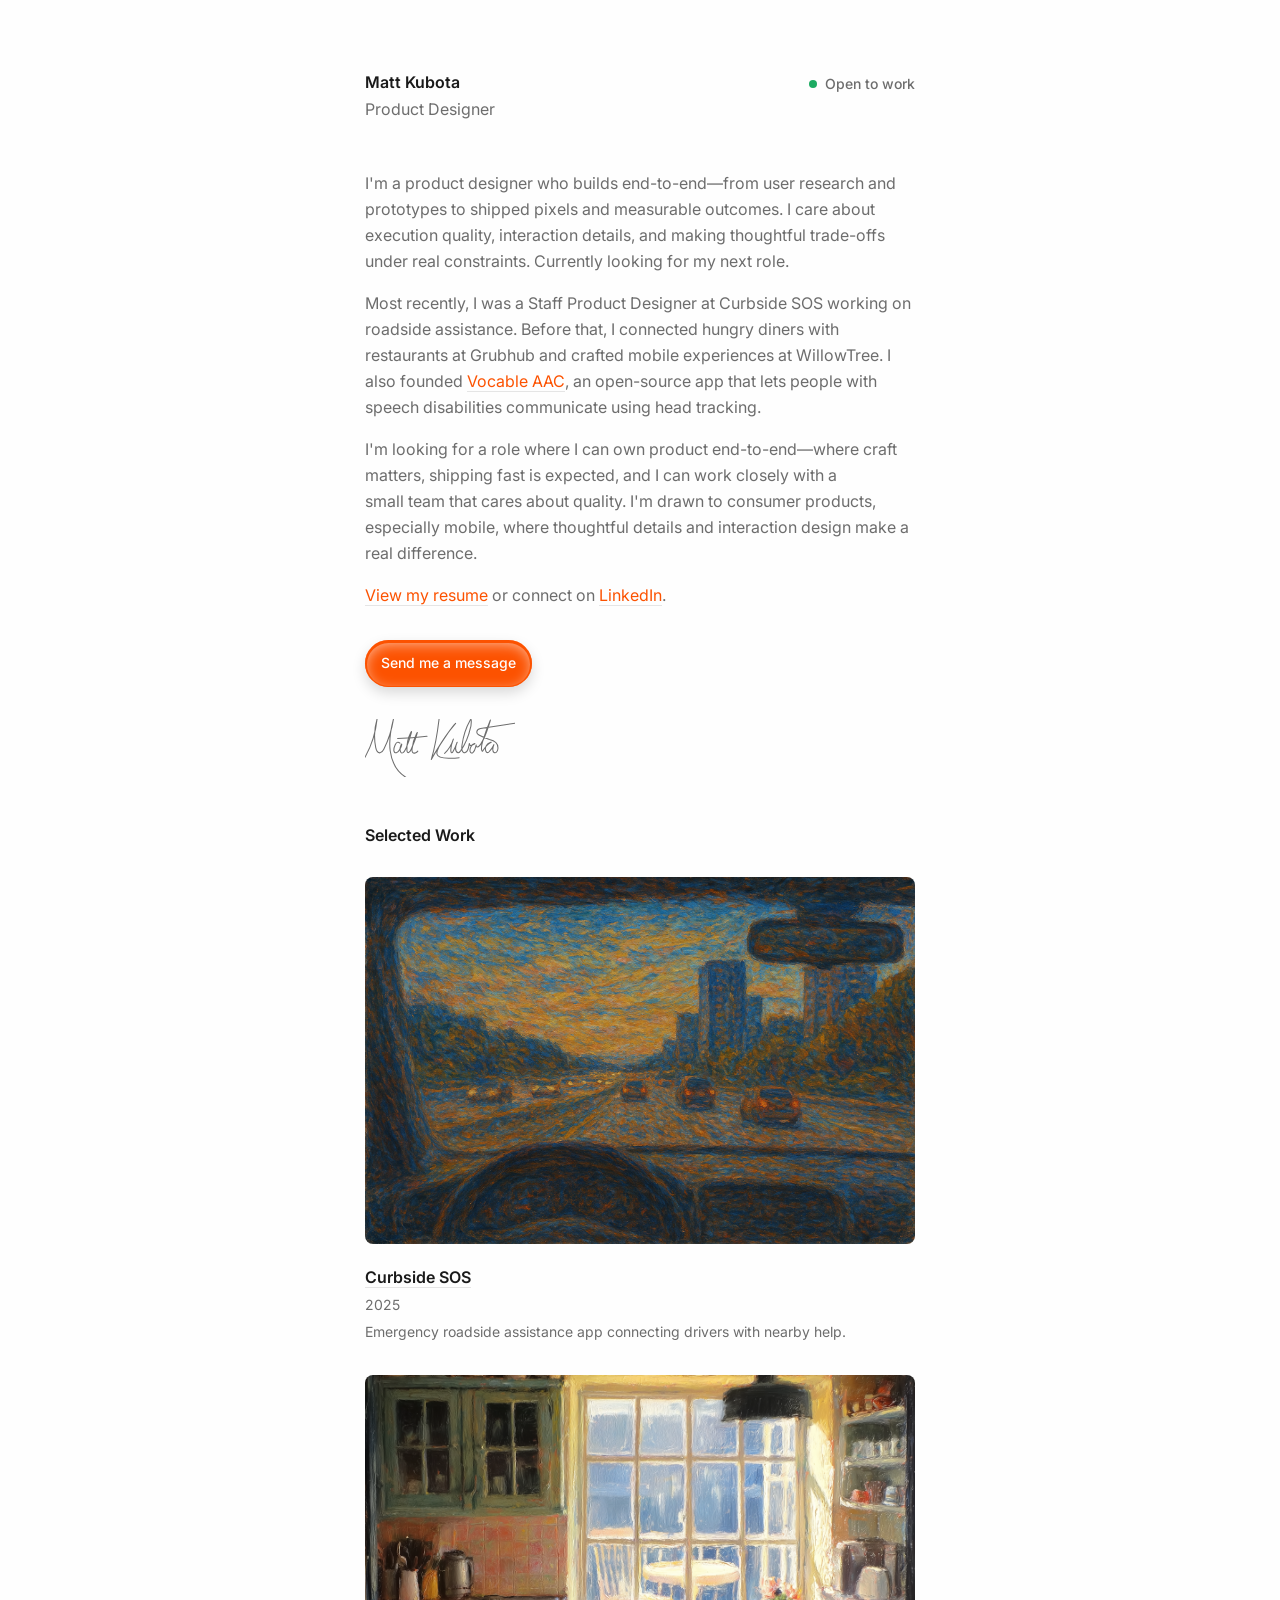
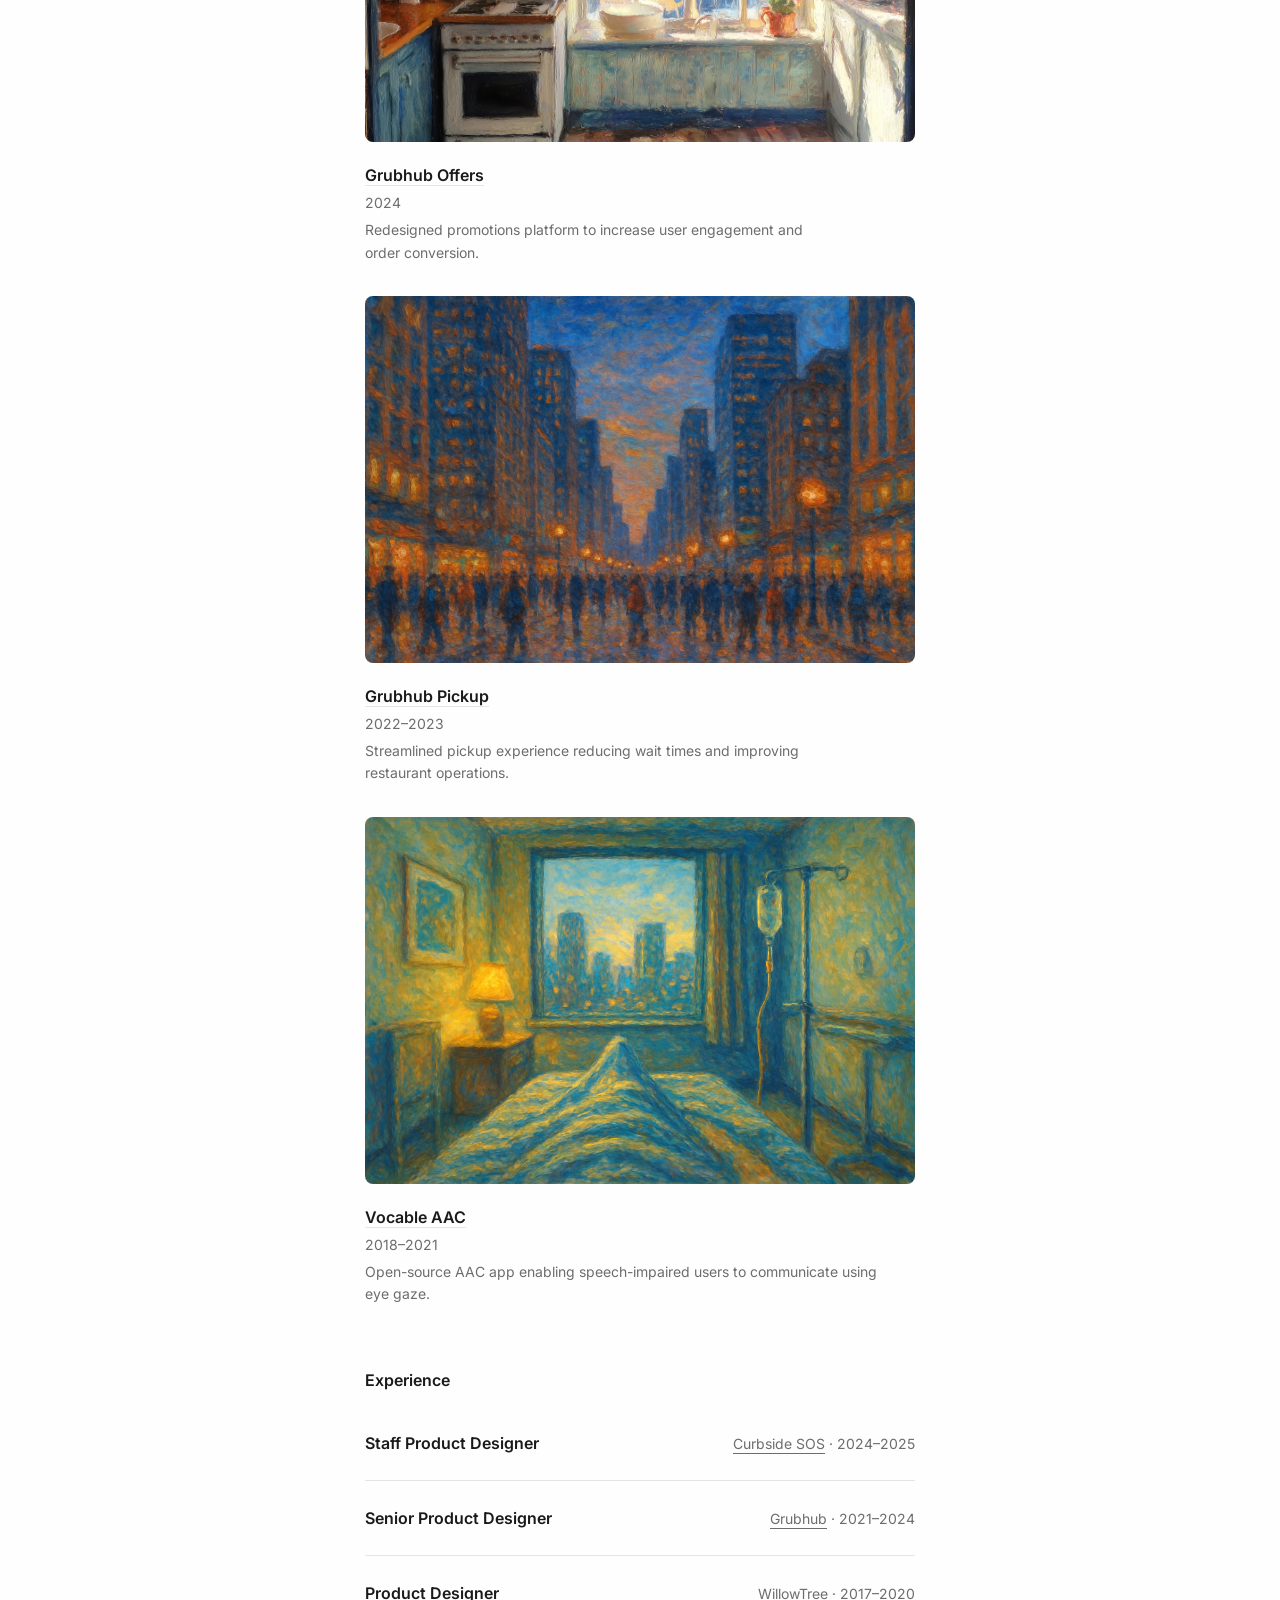
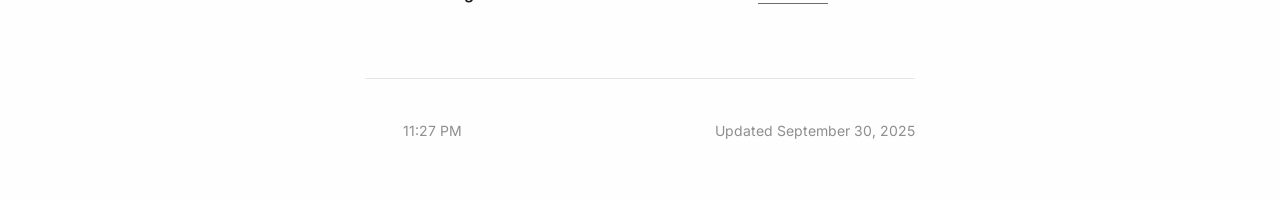
==== index.html @ 534bd67f "Revise personal introduction and project display in index.html; enhance CSS styles in main.css - Upd" ====
<!DOCTYPE html>
<!-- 
 __                              __              
/\ \                            /\ \             
\ \ \___     ___   __  __  __   \_\ \  __  __    
 \ \  _ `\  / __`\/\ \/\ \/\ \  /'_` \/\ \/\ \   
  \ \ \ \ \/\ \L\ \ \ \_/ \_/ \/\ \L\ \ \ \_\ \  
   \ \_\ \_\ \____/\ \___x___/'\ \___,_\/`____ \ 
    \/_/\/_/\/___/  \/__//__/   \/__,_ /`/___/> \
                                           /\___/
                                           \/__/ 
-->
<html lang="en">
  <head>
    <meta charset="utf-8" />
    <meta name="viewport" content="width=device-width, initial-scale=1" />
    <title>Matt Kubota</title>
    <meta name="description" content="Matt Kubota - Senior Product Designer" />
    <link rel="preconnect" href="https://fonts.googleapis.com" />
    <link rel="preconnect" href="https://fonts.gstatic.com" crossorigin />
    <link
      href="https://fonts.googleapis.com/css2?family=Inter:wght@500&family=Newsreader:ital,wght@0,400;1,600&display=swap"
      rel="stylesheet"
    />
    <link
      rel="icon"
      type="image/png"
      sizes="32x32"
      href="assets/images/favicon-32x32.png"
    />
    <link
      rel="icon"
      type="image/png"
      sizes="192x192"
      href="assets/images/favicon-192x192.png"
    />
    <link rel="apple-touch-icon" href="assets/images/favicon-192x192.png" />
    <link rel="stylesheet" href="main.css" />
  </head>

  <body class="homepage">
    <header class="header section-enter">
      <div class="header-content">
        <div class="name-status">
          <h1 class="name">Matt Kubota</h1>
          <div class="subhead">Product Designer</div>
        </div>
        <div class="status">Open to work</div>
      </div>
    </header>

    <main>
      <section class="bio section-enter">
        <p>
          I'm a product designer who builds end-to-end—from user research and
          prototypes to shipped pixels and measurable outcomes. I care about
          execution quality, interaction details, and making thoughtful
          trade-offs under real constraints. Currently looking for my next role.
        </p>
        <p>
          Most recently, I was a Staff Product Designer at Curbside SOS working
          on roadside assistance. Before that, I connected hungry diners with
          restaurants at Grubhub and crafted mobile experiences at WillowTree. I
          also founded
          <a
            href="https://www.vocable.app/"
            target="_blank"
            rel="noopener noreferrer"
            >Vocable AAC</a
          >, an open-source app that lets people with speech disabilities
          communicate using head tracking.
        </p>
        <p>
          I'm looking for a role where I can own product end-to-end—where craft
          matters, shipping fast is expected, and I can work closely with a
          small team that cares about quality. I'm drawn to consumer products,
          especially mobile, where thoughtful details and interaction design
          make a real difference.
        </p>
        <p>
          <a
            href="assets/files/resume.pdf"
            target="_blank"
            rel="noopener noreferrer"
            >View my resume</a
          >
          or connect on
          <a
            href="https://linkedin.com/in/mattkubota"
            target="_blank"
            rel="noopener noreferrer"
            >LinkedIn</a
          >.
        </p>
        <a href="mailto:matthewkubota@gmail.com" class="button"
          >Send me a message</a
        >
        <div class="signature-container">
          <svg
            class="signature"
            viewBox="0 0 144.66 56.4"
            xmlns="http://www.w3.org/2000/svg"
            aria-hidden="true"
          >
            <path
              class="signature-path"
              d="M76.8,33.13c3.53-3.2,6.68-8.2,8.48-13.67.02-.09-.02-.05-.09.1-.05.11-.13.28-.22.47-1.33,3.42-2.81,7.74-2.04,11.64.34,1.16,1.21,1.02,1.74.12,1.68-2.85,3.12-6.16,4.26-9.45-1.16,2.79-2.89,8.67.77,10.3,1.18.14,2.07-1.28,2.7-2.14,4.28-6.2,7.57-14.04,9.42-22.39.38-.75,1.39-9.62-.17-7.41-4.02,7.09-6.98,15.97-8.16,24.87-.18,1.69-.24,3.69.34,5.22,1.32,3.35,4.54,1.1,5.41-1.4.78-1.72.95-3.79,1.38-5.68.05-.07.1-.01.16.16.17.53.25,1.62.77,1.75,1.27.13,2.8-.86,3.96-1.48.2-.12.84-.57.2-.5-2.78.39-5.19,5.21-4.27,7.94.31,1.21,1.65,1.71,2.64.88,2.2-1.75,2.29-4.9,3.18-7.37.08-.23.03-.04-.01.4-.09.7.07,1.39.76,1.56,4.75.41,11.43-20.77,12.85-25.49.19-.68.18-.78-.11-.09-2.71,6.55-5.18,13.37-7.34,20.37-.64,2.11-1.22,4.52-1.08,6.71.06.66.34,3.02,1.21,2.32,2.12-3.41,4.72-6.56,7.69-8.08.35-.2,1-.53.06-.26-1.79.48-3.53,1.55-4.39,3.26-1.7,3.1-.17,9.37,3.27,5.29,1.61-1.78,3.02-4.01,4.17-6.33-.79,1.97-1.98,6.06.17,7.64,2.07.97,3.53-1.97,3.67-3.71.47-5.4-3.36-7.9-8.09-8.92-3.47-1.09-6.92-2.56-10.2-4.35-1.22-.59-2.24-1.67-2.04-3.15.22-1.81,1.95-2.87,3.59-3.15,11.03-1.69,22.16-3.35,33.23-5.02"
            />
            <path
              class="signature-path"
              d="M71.45,0s-2.77,23.35-7.5,38.99c7.5-13.79,20.77-32.71,23.42-34.77-3.27,3.77-19.15,23.35-18,29.52,1.15,6.17,21.46,3.7,21.46,3.7"
            />
            <path
              class="signature-path"
              d="M31.45,18.73c9.49-.12,18.97-.79,28.38-2"
            />
            <path
              class="signature-path"
              d="M33.71,23.25c-2.1-1.91-3.55-.62-4.67,1.88-.76,1.63-1.34,3.42-1.25,5.18.52,4.06,4.26,1.9,5.45-.57.78-1.26,2.31-4.48,2.17-5.53-.8.22-1.75,3.8-1.6,5.01-.04,1.9.9,4.48,2.9,3.26,1.35-.97,2.11-2.7,2.83-4.18,2.09-4.75,3.82-9.79,5.12-14.81.36-1.29.41-2.2-.5-.4-2.74,5.36-4.04,11.39-3.71,17.29.3,4.24,3.32.87,4.1-1.2,2.35-5.22,4.65-10.68,5.95-16.21-.2-.05-.52.73-.71,1.02-2.45,4.76-4.02,10.02-4.48,15.25-.06.95-.06,1.98.49,2.77,1.27,1.82,4.04.58,5.13-1.01"
            />
            <path
              class="signature-path"
              d="M0,36.87C6.36,25.56,10.35,12.92,11.63,0c-2.71,8.93-3.15,18.53-1.28,27.66.48,2.34,1.81,5.18,4.19,5,1.72-.13,2.82-1.85,3.59-3.39C22.67,20.21,25.81,10.45,27.38.43c-2.63,9.92-4.49,20.27-3.06,30.43,1.43,10.16,6.57,20.21,15.34,25.54"
            />
          </svg>
        </div>
      </section>

      <section class="selected-work section-enter">
        <h2>Selected Work</h2>
        <div class="project-list">
          <a href="projects/curbside-sos.html" class="project-row">
            <div class="project-media">
              <img
                src="assets/curbside-sos.png"
                alt="Curbside SOS project preview"
                loading="lazy"
              />
            </div>
            <span class="row-title">Curbside SOS</span>
            <span class="row-meta">2025</span>
            <span class="project-description"
              >Emergency roadside assistance app connecting drivers with nearby
              help.</span
            >
          </a>
          <a href="projects/grubhub-offers.html" class="project-row">
            <div class="project-media">
              <img
                src="assets/grubhub-offers.png"
                alt="Grubhub Offers project preview"
                loading="lazy"
              />
            </div>
            <span class="row-title">Grubhub Offers</span>
            <span class="row-meta">2024</span>
            <span class="project-description"
              >Redesigned promotions platform to increase user engagement and
              order conversion.</span
            >
          </a>
          <a href="projects/grubhub-pickup.html" class="project-row">
            <div class="project-media">
              <img
                src="assets/grubhub-pickup.png"
                alt="Grubhub Pickup project preview"
                loading="lazy"
              />
            </div>
            <span class="row-title">Grubhub Pickup</span>
            <span class="row-meta">2022–2023</span>
            <span class="project-description"
              >Streamlined pickup experience reducing wait times and improving
              restaurant operations.</span
            >
          </a>
          <a href="projects/vocable-aac.html" class="project-row">
            <div class="project-media">
              <img
                src="assets/vocable-aac.png"
                alt="Vocable AAC project preview"
                loading="lazy"
              />
            </div>
            <span class="row-title">Vocable AAC</span>
            <span class="row-meta">2018–2021</span>
            <span class="project-description"
              >Open-source AAC app enabling speech-impaired users to communicate
              using eye gaze.</span
            >
          </a>
        </div>
      </section>

      <section class="experience section-enter" id="experience">
        <h2>Experience</h2>
        <div class="project-list">
          <div class="project-row">
            <span class="row-title">Staff Product Designer</span>
            <span class="row-meta"
              ><a
                href="https://curbsidesos.com"
                target="_blank"
                rel="noopener noreferrer"
                class="company-link"
                >Curbside SOS</a
              >
              · 2024–2025</span
            >
          </div>
          <div class="project-row">
            <span class="row-title">Senior Product Designer</span>
            <span class="row-meta"
              ><a
                href="https://grubhub.com"
                target="_blank"
                rel="noopener noreferrer"
                class="company-link"
                >Grubhub</a
              >
              · 2021–2024</span
            >
          </div>
          <div class="project-row">
            <span class="row-title">Product Designer</span>
            <span class="row-meta"
              ><a
                href="https://willowtreeapps.com"
                target="_blank"
                rel="noopener noreferrer"
                class="company-link"
                >WillowTree</a
              >
              · 2017–2020</span
            >
          </div>
        </div>
      </section>
    </main>

    <footer class="footer section-enter">
      <div class="footer-content">
        <div class="widgets">
          <span class="weather-icon">🌤️</span>
          <span class="combined-widget"
            >12:00 PM and listening to Loading...</span
          >
        </div>
        <div class="last-updated">Updated September 30, 2025</div>
      </div>
    </footer>

    <!-- Widgets -->
    <script>
      document.addEventListener("DOMContentLoaded", function () {
        // Global variable to store current Spotify data
        let currentSpotifyData = null;

        // Scramble text effect
        function scrambleText(element, finalText, callback) {
          const characters =
            "ABCDEFGHIJKLMNOPQRSTUVWXYZabcdefghijklmnopqrstuvwxyz0123456789!@#$%^&*()_+-=[]{}|;:,.<>?";
          const scrambleSpeed = 50; // milliseconds
          let iteration = 0;

          // Create spans for each character
          element.innerHTML = finalText
            .split("")
            .map((char) => `<span>${char}</span>`)
            .join("");

          const spans = element.querySelectorAll("span");

          const interval = setInterval(() => {
            spans.forEach((span, i) => {
              if (finalText[i] === " ") {
                span.textContent = " ";
                span.style.color = "";
              } else if (iteration > i) {
                // Character is resolved - normal color
                span.textContent = finalText[i];
                span.style.color = "";
              } else {
                // Character is scrambled - accent color
                span.textContent =
                  characters[Math.floor(Math.random() * characters.length)];
                span.style.color = "var(--color-accent)";
              }
            });

            iteration++;

            if (iteration > finalText.length + 2) {
              clearInterval(interval);
              element.textContent = finalText;
              if (callback) callback();
            }
          }, scrambleSpeed);
        }

        // Staggered section animations
        const sections = document.querySelectorAll(".section-enter");
        sections.forEach((section, index) => {
          setTimeout(() => {
            section.classList.add("animate");
          }, index * 200); // 200ms stagger between sections
        });

        // Helper function for widget loading
        async function loadWidget(apiPath, onSuccess, elementSelector = null) {
          try {
            const response = await fetch(apiPath);
            if (response.ok) {
              const data = await response.json();
              await onSuccess(data);

              // Fade in the widget if selector provided
              if (elementSelector) {
                const element = document.querySelector(elementSelector);
                if (element) {
                  element.classList.add("loaded");
                }
              }
            }
          } catch (error) {
            console.log(`${apiPath} data unavailable`);
          }
        }

        // Helper function to get current NYC time
        function getCurrentNYCTime() {
          return new Date().toLocaleTimeString("en-US", {
            timeZone: "America/New_York",
            hour: "numeric",
            minute: "2-digit",
            hour12: true,
          });
        }

        // Weather widget
        async function loadWeather() {
          await loadWidget(
            "/api/weather",
            (weather) => {
              const weatherIcon = document.querySelector(".weather-icon");
              if (weatherIcon && weather.icon) {
                weatherIcon.textContent = weather.icon;
                weatherIcon.title = `${weather.description} in ${weather.city}`;
              }
            },
            ".weather-icon"
          );
        }

        // Local time widget
        function updateLocalTime() {
          const currentTime = getCurrentNYCTime();
          // Update the combined widget with preserved Spotify data
          updateCombinedWidget(currentTime, currentSpotifyData);
        }

        // Combined widget update function
        function updateCombinedWidget(time, spotifyData = null) {
          const combinedWidget = document.querySelector(".combined-widget");
          if (combinedWidget) {
            // Reset classes
            combinedWidget.className = "combined-widget";

            if (spotifyData && spotifyData.artist) {
              if (spotifyData.isCurrentlyPlaying) {
                const fullText =
                  time + " and listening to " + spotifyData.artist;
                const fullLink = `<a href="https://open.spotify.com/user/mattkubota" target="_blank" rel="noopener noreferrer">listening to ${spotifyData.artist}</a>`;
                combinedWidget.innerHTML = time + " and " + fullLink;

                // Add classes based on text length
                combinedWidget.classList.add("currently-playing");
                if (fullText.length <= 65) {
                  combinedWidget.classList.add("short-text");
                }
              } else {
                const fullLink = `<a href="https://open.spotify.com/user/mattkubota" target="_blank" rel="noopener noreferrer">last heard ${spotifyData.artist}</a>`;
                combinedWidget.innerHTML = time + " and " + fullLink;
              }
            } else {
              // Just show time when no Spotify data
              combinedWidget.textContent = time;
            }
          }
        }

        // Spotify widget
        async function loadSpotify() {
          const updateWidget = (spotifyData) => {
            currentSpotifyData = spotifyData;
            const currentTime = getCurrentNYCTime();
            updateCombinedWidget(currentTime, currentSpotifyData);
          };

          try {
            const response = await fetch("/api/spotify");
            if (response.ok) {
              const spotify = await response.json();
              updateWidget(spotify);
            } else {
              updateWidget(null);
            }
          } catch (error) {
            console.log("Spotify data unavailable");
            updateWidget(null);
          }

          // Always show the widgets container
          const widgets = document.querySelector(".widgets");
          if (widgets) {
            widgets.classList.add("loaded");
          }
        }

        // Add scramble effect to name
        const nameElement = document.querySelector(".name");
        if (nameElement) {
          const originalText = nameElement.textContent;

          function handleScramble() {
            // Remove listener to prevent retriggering during DOM changes
            nameElement.removeEventListener("mouseenter", handleScramble);

            scrambleText(nameElement, originalText, () => {
              // Re-add listener after animation completes
              setTimeout(() => {
                nameElement.addEventListener("mouseenter", handleScramble);
              }, 100);
            });
          }

          nameElement.addEventListener("mouseenter", handleScramble);
        }

        // Project hover parallax effect
        const selectedWork = document.querySelector(".selected-work");
        if (selectedWork) {
          const projectRows = selectedWork.querySelectorAll(".project-row");

          // Helper function to calculate parallax offset
          function calculateParallaxOffset(mouseX, mouseY, rect, intensity) {
            const normalizedX = mouseX / rect.width - 0.5;
            const normalizedY = mouseY / rect.height - 0.5;
            return {
              x: normalizedX * intensity,
              y: normalizedY * intensity,
            };
          }

          projectRows.forEach((row) => {
            row.addEventListener("mousemove", function (e) {
              const rowRect = row.getBoundingClientRect();
              const mouseX = e.clientX - rowRect.left;
              const mouseY = e.clientY - rowRect.top;

              // Calculate different parallax offsets for background and content
              const contentOffset = calculateParallaxOffset(
                mouseX,
                mouseY,
                rowRect,
                4
              );
              const bgOffset = calculateParallaxOffset(
                mouseX,
                mouseY,
                rowRect,
                12
              );

              // Apply content transform
              row.style.transform = `translate(${contentOffset.x}px, ${contentOffset.y}px)`;

              // Apply background transform via CSS variables
              row.style.setProperty("--bg-offset-x", `${bgOffset.x}px`);
              row.style.setProperty("--bg-offset-y", `${bgOffset.y}px`);
            });

            row.addEventListener("mouseleave", function () {
              row.style.transform = "translate(0, 0)";
              row.style.setProperty("--bg-offset-x", "0px");
              row.style.setProperty("--bg-offset-y", "0px");
            });
          });
        }

        // Load widgets once and update time every minute
        loadWeather();
        loadSpotify();
        updateLocalTime();
        setInterval(updateLocalTime, 60000); // Update every minute
      });
    </script>

    <!-- Vercel Analytics -->
    <script>
      window.va =
        window.va ||
        function () {
          (window.vaq = window.vaq || []).push(arguments);
        };
    </script>
    <script defer src="/_vercel/insights/script.js"></script>
  </body>
</html>
---- main.css ----
/* ==========================================================================
   MODERN NORMALIZE & RESET
   ========================================================================== */

*,
*::before,
*::after {
  box-sizing: border-box;
  margin: 0;
  padding: 0;
}

html {
  -webkit-text-size-adjust: 100%;
  tab-size: 4;
  font-family: system-ui, sans-serif;
  line-height: 1.5;
  -webkit-font-smoothing: antialiased;
}

body {
  line-height: inherit;
}

/* ==========================================================================
   CSS CUSTOM PROPERTIES
   ========================================================================== */

:root {
  /* Typography Scale */
  --font-size-sm: 0.875rem; /* 14px */
  --font-size-base: 1rem; /* 16px */

  /* Line Heights */
  --line-height-tight: 1.25;
  --line-height-relaxed: 1.625;

  /* Font Families */
  --font-sans: Inter, -apple-system, BlinkMacSystemFont, "Segoe UI", Roboto,
    "Helvetica Neue", Arial, sans-serif;
  --font-serif: Newsreader, "Times New Roman", serif;

  /* Font Weights */
  --font-weight-normal: 500;
  --font-weight-bold: 600;

  /* Spacing Scale */
  --space-xs: 0.25rem; /* 4px */
  --space-sm: 0.5rem; /* 8px */
  --space-md: 0.75rem; /* 12px */
  --space-lg: 1rem; /* 16px */
  --space-xl: 1.5rem; /* 24px */
  --space-2xl: 2rem; /* 32px */
  --space-3xl: 3rem; /* 48px */
  --space-4xl: 4rem; /* 64px */

  /* Colors */
  --color-text: #1a1a1a;
  --color-text-muted: #6d6d6d;
  --color-text-footer: #8e8e8e;
  --color-bg: #fefefe;
  --color-accent: #fc5200;
  --color-success: #1dab62;
  --color-success-transparent: color-mix(
    in srgb,
    var(--color-success) 0%,
    transparent
  );
  --color-spotify: #1db954;
  --color-border: #e5e5e5;
  --color-hover-bg: #f5f5f5;

  /* Transitions */
  --transition-fast: 0.2s;
  --transition-base: 0.75s;
  --transition-slow: 1.5s;
  --transition-pulse: 2s;

  /* Border Radius */
  --radius-xs: 2px;
  --radius-sm: 8px;
  --radius-lg: 24px;
  --radius-full: 9999px;

  /* Layout */
  --content-max-width: 55ch;
  --content-padding: var(--space-xl);

  /* Underline Tokens */
  --underline-thickness: 1px;
  --underline-offset: 0.25em;
  --underline-color: var(--color-border);

  /* Focus/Outline Tokens */
  --outline-width: 2px;
  --outline-offset: 2px;
}

/* ==========================================================================
   BASE STYLES
   ========================================================================== */

body {
  font-family: var(--font-sans);
  font-size: var(--font-size-base);
  line-height: var(--line-height-relaxed);
  color: var(--color-text);
  background-color: var(--color-bg);
  padding: var(--content-padding);
  text-wrap: pretty;
}

/* Typography */
h1,
h2 {
  font-size: var(--font-size-base);
  font-weight: var(--font-weight-bold);
  line-height: var(--line-height-tight);
  margin-bottom: var(--space-lg);
}

p {
  color: var(--color-text-muted);
  margin-bottom: var(--space-lg);
}

/* Links */
a {
  color: var(--color-accent);
  text-decoration: underline;
  text-decoration-color: var(--underline-color);
  text-decoration-thickness: var(--underline-thickness);
  text-underline-offset: var(--underline-offset);
}

a:hover,
a:focus-visible {
  background-color: var(--color-accent);
  color: var(--color-bg);
  text-decoration: none;
}

a:focus-visible {
  outline: var(--outline-width) solid var(--color-accent);
  outline-offset: var(--outline-offset);
  border-radius: var(--radius-xs);
}

/* Button */
.button {
  display: inline-block;
  background-color: var(--color-accent);
  color: var(--color-bg);
  padding: var(--space-md) var(--space-lg);
  border-radius: var(--radius-full);
  text-decoration: none;
  font-size: var(--font-size-sm);
  font-weight: var(--font-weight-normal);
  transition: box-shadow var(--transition-fast) ease,
    transform var(--transition-fast) ease;
  box-shadow: 0 6px 14px 0 rgba(0, 0, 0, 0.15),
    inset 0 1px 0 2px var(--color-accent),
    inset 0 4px 14px 0 rgba(255, 255, 255, 0.6);
  margin-top: var(--space-lg);
}

.button:hover,
.button:focus-visible {
  box-shadow: 0 6px 14px 0 rgba(0, 0, 0, 0.15),
    inset 0 1px 0 2px var(--color-accent),
    inset 0 4px 14px 0 rgba(255, 255, 255, 1);
  transform: scale(1.02);
}

.button:active {
  transform: scale(0.98);
}

.button:focus-visible {
  outline: var(--outline-width) solid var(--color-accent);
  outline-offset: var(--outline-offset);
}

/* ==========================================================================
   LAYOUT COMPONENTS
   ========================================================================== */

/* Shared container styles */
header,
main,
footer,
.back-nav {
  max-width: var(--content-max-width);
  margin: 0 auto;
}

.header {
  margin-bottom: var(--space-3xl);
}

.header-content {
  display: flex;
  justify-content: space-between;
  align-items: baseline;
}

/* Homepage specific spacing */
.homepage .header {
  margin-top: var(--space-3xl);
}

.status {
  display: inline-flex;
  align-items: center;
  font-size: var(--font-size-sm);
  font-weight: var(--font-weight-normal);
  color: var(--color-text-muted);
  /* Non-interactive element - not in tab order */
  -webkit-user-select: none;
  user-select: none;
}

.widgets {
  display: flex;
  align-items: center;
  gap: var(--space-sm);
  font-size: var(--font-size-sm);
  color: var(--color-text-footer);
  /* Non-interactive element - not in tab order */
  -webkit-user-select: none;
  user-select: none;
  opacity: 0;
  transition: opacity var(--transition-fast) ease;
  flex: 1;
  min-width: 0;
  max-width: 100%;
}

.widgets.loaded {
  opacity: 1;
}

.combined-widget {
  color: var(--color-text-footer);
  overflow: hidden;
  text-overflow: ellipsis;
  white-space: nowrap;
  min-width: 0;
  flex: 1;
  padding: var(--space-xs);
  margin: calc(-1 * var(--space-xs));
}

.combined-widget a {
  color: var(--color-text-footer);
  text-decoration: underline;
  text-decoration-thickness: var(--underline-thickness);
  text-underline-offset: var(--underline-offset);
}

.combined-widget a:hover,
.combined-widget a:focus-visible {
  background-color: var(--color-spotify);
  color: var(--color-bg);
  text-decoration: none;
}

.combined-widget a:focus-visible {
  outline: var(--outline-width) solid var(--color-spotify);
  outline-offset: var(--outline-offset);
}

.combined-widget.currently-playing.short-text::after {
  content: "...";
  animation: ellipsis var(--transition-slow) infinite;
}

@keyframes ellipsis {
  0% {
    content: "";
  }
  25% {
    content: ".";
  }
  50% {
    content: "..";
  }
  75% {
    content: "...";
  }
  100% {
    content: "...";
  }
}

.weather-icon {
  font-size: 1.5rem;
  line-height: 1;
  opacity: 0;
  transition: opacity var(--transition-fast) ease;
}

.weather-icon.loaded {
  opacity: 1;
}

.status::before {
  content: "";
  width: 8px;
  height: 8px;
  border-radius: 50%;
  background-color: var(--color-success);
  margin-right: var(--space-sm);
  animation: pulse var(--transition-pulse) ease-in-out infinite;
}

@keyframes pulse {
  0% {
    transform: scale(0.9);
    box-shadow: 0 0 0 0 var(--color-success);
  }
  70% {
    transform: scale(1);
    box-shadow: 0 0 0 6px var(--color-success-transparent);
  }
  100% {
    transform: scale(0.9);
    box-shadow: 0 0 0 0 var(--color-success-transparent);
  }
}

.name {
  margin-bottom: 0;
}

.subhead {
  font-size: var(--font-size-base);
  color: var(--color-text-muted);
  margin-top: var(--space-xs);
}

.footer {
  padding-top: var(--space-2xl);
  padding-bottom: var(--space-xl);
  border-top: 1px solid var(--color-border);
}

.footer-content {
  display: flex;
  justify-content: space-between;
  align-items: center;
  min-width: 0;
  gap: var(--space-lg);
  padding: var(--space-sm) 0;
}

.last-updated {
  font-size: var(--font-size-sm);
  color: var(--color-text-footer);
}

section {
  margin-bottom: var(--space-3xl);
}

.project-list {
  display: flex;
  flex-direction: column;
}

.project-row {
  display: flex;
  flex-direction: column;
  gap: var(--space-xs);
  padding: var(--space-xl) 0;
  text-decoration: none;
  position: relative;
  z-index: 1;
}

.project-row:focus-visible {
  outline: var(--outline-width) solid var(--color-accent);
  outline-offset: var(--outline-offset);
}

.selected-work .project-row {
  margin: 0 calc(-1 * var(--space-lg));
  padding: var(--space-lg);
  transition: transform var(--transition-fast) ease,
    opacity var(--transition-fast) ease;
}

.selected-work .project-list:hover .project-row {
  opacity: 0.8;
}

.selected-work .project-list:hover .project-row:hover {
  opacity: 1;
}

.selected-work .project-row::before {
  content: "";
  position: absolute;
  top: 0;
  left: 0;
  right: 0;
  bottom: 0;
  background-color: var(--color-hover-bg);
  border-radius: var(--radius-lg);
  opacity: 0;
  transition: opacity var(--transition-fast) ease,
    transform var(--transition-fast) ease;
  pointer-events: none;
  z-index: -1;
  transform: translate(var(--bg-offset-x, 0px), var(--bg-offset-y, 0px));
}

.selected-work .project-row:hover::before {
  opacity: 1;
}

.selected-work .project-row:hover,
.selected-work .project-row:focus-visible {
  background-color: transparent;
  color: inherit;
}

.row-meta,
.project-description {
  font-size: var(--font-size-sm);
  color: var(--color-text-muted);
}

.row-title {
  font-weight: var(--font-weight-bold);
  color: var(--color-text);
}

.selected-work .row-title {
  text-decoration: underline;
  text-decoration-color: var(--underline-color);
  text-decoration-thickness: var(--underline-thickness);
  text-underline-offset: var(--underline-offset);
}

.selected-work .project-media {
  width: 100%;
  margin-bottom: var(--space-lg);
  border-radius: var(--radius-sm);
  overflow: hidden;
  aspect-ratio: 3 / 2;
}

.selected-work .project-media img,
.selected-work .project-media video {
  display: block;
  width: 100%;
  height: 100%;
  object-fit: cover;
}

/* Experience section - horizontal layout */
.experience .project-row {
  flex-direction: row;
  justify-content: space-between;
  align-items: baseline;
  gap: var(--space-xs);
  flex-wrap: nowrap;
}

.experience .project-row + .project-row {
  border-top: 1px solid var(--color-border);
}

.experience .row-meta {
  text-align: right;
}

.company-link {
  color: var(--color-text-muted);
  text-decoration: underline;
  text-decoration-thickness: var(--underline-thickness);
  text-underline-offset: var(--underline-offset);
}

/* ==========================================================================
   PROJECT DETAIL PAGES
   ========================================================================== */

.back-nav {
  padding-left: 0;
  padding-right: 0;
  padding-top: var(--content-padding);
  padding-bottom: var(--space-xl);
}

.back-link {
  color: var(--color-text-muted);
  text-decoration: none;
  display: inline-block;
  padding: var(--space-xs);
  margin: calc(-1 * var(--space-xs));
}

.project {
  margin-bottom: var(--space-4xl);
}

.project-header {
  margin-bottom: var(--space-3xl);
}

.project-title {
  font-weight: var(--font-weight-bold);
  margin-bottom: var(--space-sm);
}

.project-meta {
  font-size: var(--font-size-sm);
  display: flex;
  margin-bottom: var(--space-2xl);
}

.project-role {
  color: var(--color-text-muted);
}

.project-role::before {
  content: "·";
  color: var(--color-text-muted);
  margin: 0 0.5em;
}

.project-content {
  display: grid;
  gap: var(--space-4xl);
}

.project-text h2 {
  margin-top: var(--space-3xl);
  margin-bottom: var(--space-lg);
}

.project-text h2:first-child {
  margin-top: 0;
}

.project-text ul {
  margin: var(--space-lg) 0;
  padding-left: var(--space-xl);
}

.project-text li {
  color: var(--color-text-muted);
  margin-bottom: var(--space-sm);
}

.placeholder-image {
  background-color: var(--color-border);
  border: 2px dashed var(--color-text-muted);
  border-radius: var(--radius-sm);
  padding: var(--space-4xl);
  text-align: center;
  color: var(--color-text-muted);
  font-size: var(--font-size-sm);
  aspect-ratio: 16 / 10;
  display: flex;
  align-items: center;
  justify-content: center;
}

/* Real images: include width/height, use WebP, lazy load below fold */

/* ==========================================================================
   RESPONSIVE DESIGN
   ========================================================================== */

@media (max-width: 768px) {
  :root {
    --content-padding: var(--space-lg);
  }

  .footer-content {
    flex-direction: column;
    align-items: flex-start;
    gap: var(--space-sm);
  }

  .experience .project-row {
    flex-direction: column;
    align-items: flex-start;
  }

  .experience .row-meta {
    text-align: left;
  }
}

@media (max-width: 320px) {
  :root {
    --content-padding: var(--space-md);
  }
}

/* ==========================================================================
   404 PAGE
   ========================================================================== */

.error-section {
  text-align: center;
  margin: var(--space-4xl) 0;
}

.ascii-art {
  margin-bottom: var(--space-3xl);
}

.ascii-art pre {
  font-family: monospace;
  font-size: var(--font-size-sm);
  color: var(--color-text-muted);
  line-height: 1.2;
  margin: 0;
  padding: 0;
  height: 6em;
  display: flex;
  align-items: center;
  justify-content: center;
}

.error-message {
  margin-top: var(--space-2xl);
}

.error-message p {
  color: var(--color-text-muted);
  margin: 0;
}

/* ==========================================================================
   UTILITY CLASSES
   ========================================================================== */

.visually-hidden {
  position: absolute !important;
  width: 1px !important;
  height: 1px !important;
  padding: 0 !important;
  margin: -1px !important;
  overflow: hidden !important;
  clip: rect(0, 0, 0, 0) !important;
  white-space: nowrap !important;
  border: 0 !important;
}

.no-wrap {
  white-space: nowrap;
}

/* ==========================================================================
   PAGE LOAD ANIMATIONS
   ========================================================================== */

.section-enter {
  opacity: 0;
  filter: blur(8px);
  transform: translateY(20px);
  transition: opacity var(--transition-base) ease,
    filter var(--transition-base) ease, transform var(--transition-base) ease;
}

.section-enter.animate {
  opacity: 1;
  filter: blur(0);
  transform: translateY(0);
}

/* ==========================================================================
   SIGNATURE
   ========================================================================== */

.signature-container {
  margin-top: var(--space-2xl);
}

.signature {
  width: 150px;
  height: auto;
  display: block;
}

.signature-path {
  fill: none;
  stroke: var(--color-text-muted);
  stroke-width: 1;
  stroke-linecap: round;
  stroke-linejoin: round;
  animation-name: draw-signature;
  animation-timing-function: linear;
  animation-fill-mode: forwards;
}

/* Signature animation timing controls */
/* Adjust animation-duration and animation-delay for each path */

.signature-path:nth-child(5) {
  stroke-dasharray: 171.14;
  stroke-dashoffset: 171.14;
  animation-duration: 0.5s;
  animation-delay: 1.5s;
}

.signature-path:nth-child(4) {
  stroke-dasharray: 128.59;
  stroke-dashoffset: 128.59;
  animation-duration: 0.7s;
  animation-delay: 2.2s;
  animation-timing-function: ease-in;
}

.signature-path:nth-child(3) {
  stroke-dasharray: 28.47;
  stroke-dashoffset: 28.47;
  animation-duration: 0.1s;
  animation-delay: 3.3s;
}

.signature-path:nth-child(2) {
  stroke-dasharray: 139.77;
  stroke-dashoffset: 139.77;
  animation-duration: 0.5s;
  animation-delay: 3.6s;
}

.signature-path:nth-child(1) {
  stroke-dasharray: 345.6;
  stroke-dashoffset: 345.6;
  animation-duration: 1.8s;
  animation-delay: 4.4s;
}

@keyframes draw-signature {
  to {
    stroke-dashoffset: 0;
  }
}

/* ==========================================================================
   ACCESSIBILITY
   ========================================================================== */

@media (prefers-reduced-motion: reduce) {
  * {
    animation-duration: 0.01ms !important;
    animation-iteration-count: 1 !important;
    transition-duration: 0.01ms !important;
  }

  .section-enter {
    opacity: 1;
    filter: none;
    transform: none;
    transition: none;
  }

  .combined-widget.currently-playing.short-text::after {
    animation: none;
    content: "";
  }

  .status::before {
    animation: none;
    opacity: 1;
  }

  .signature-path {
    animation: none;
    stroke-dashoffset: 0;
  }
}
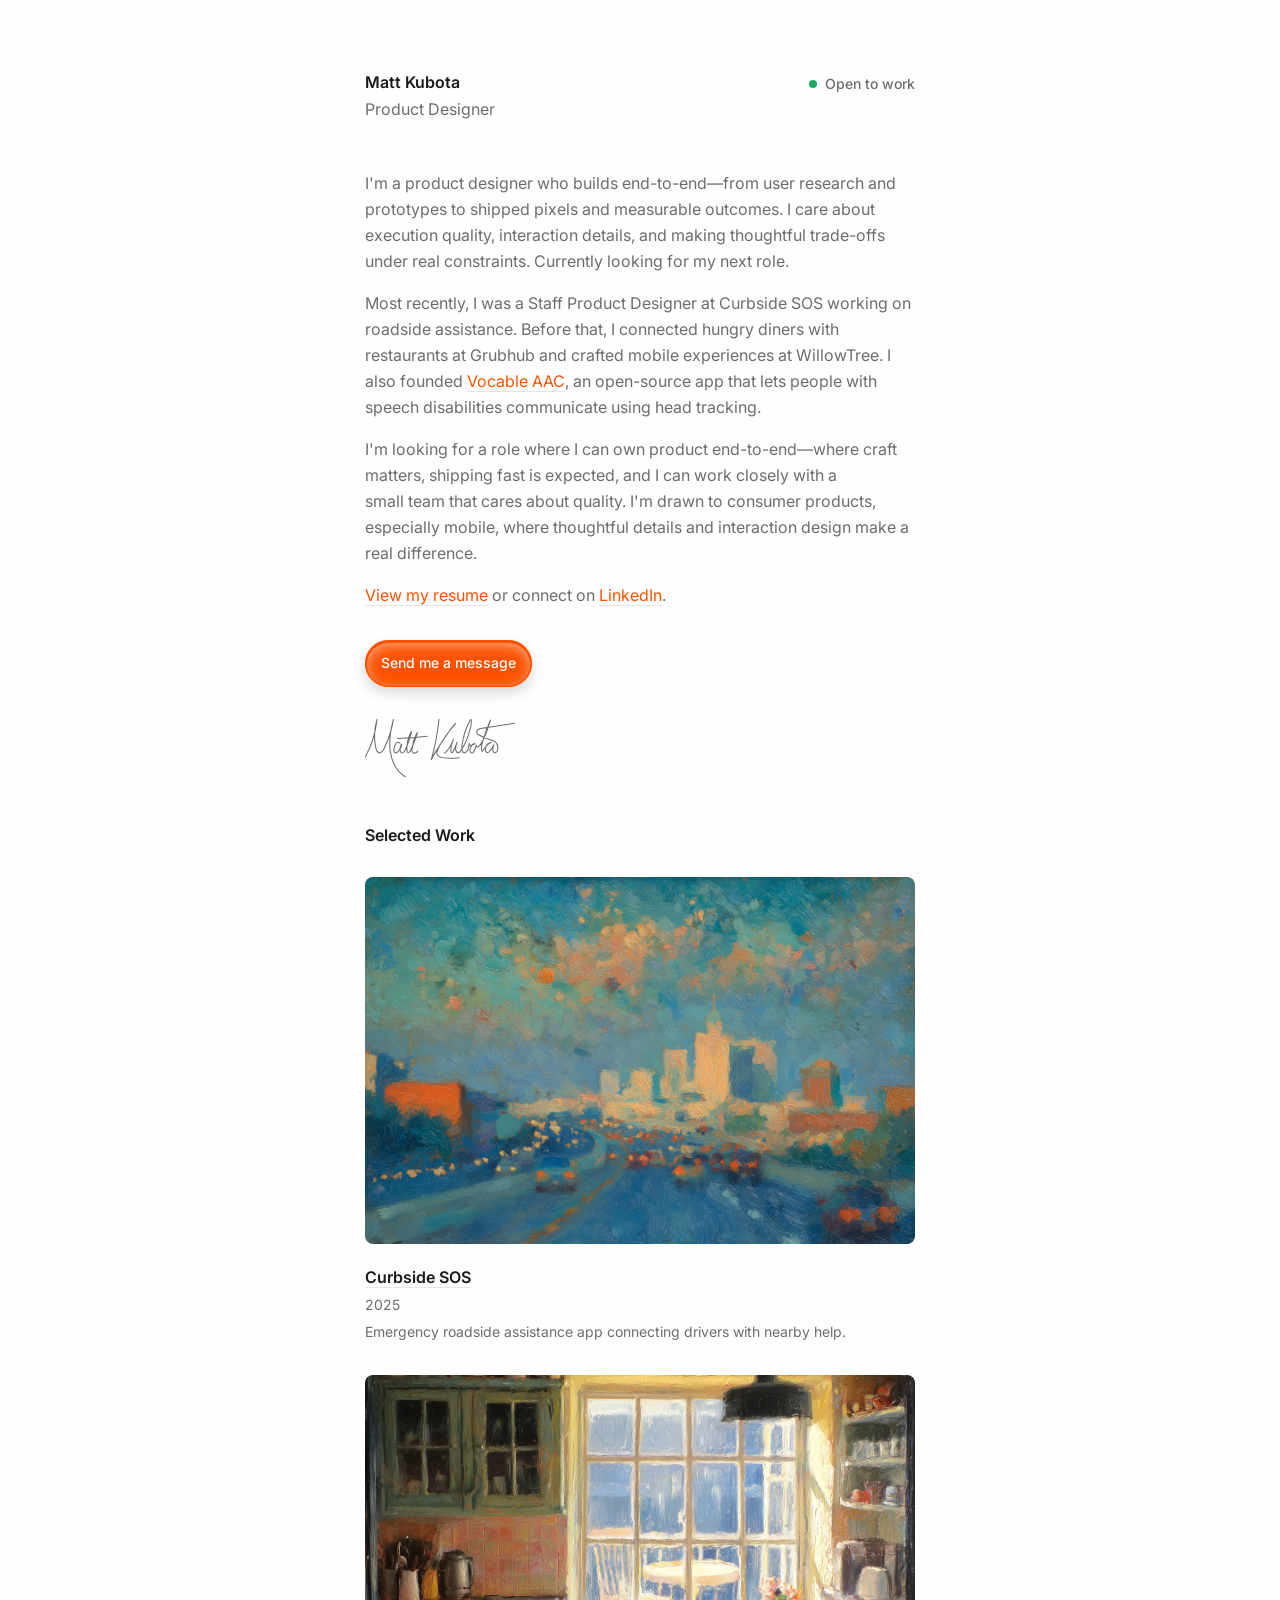
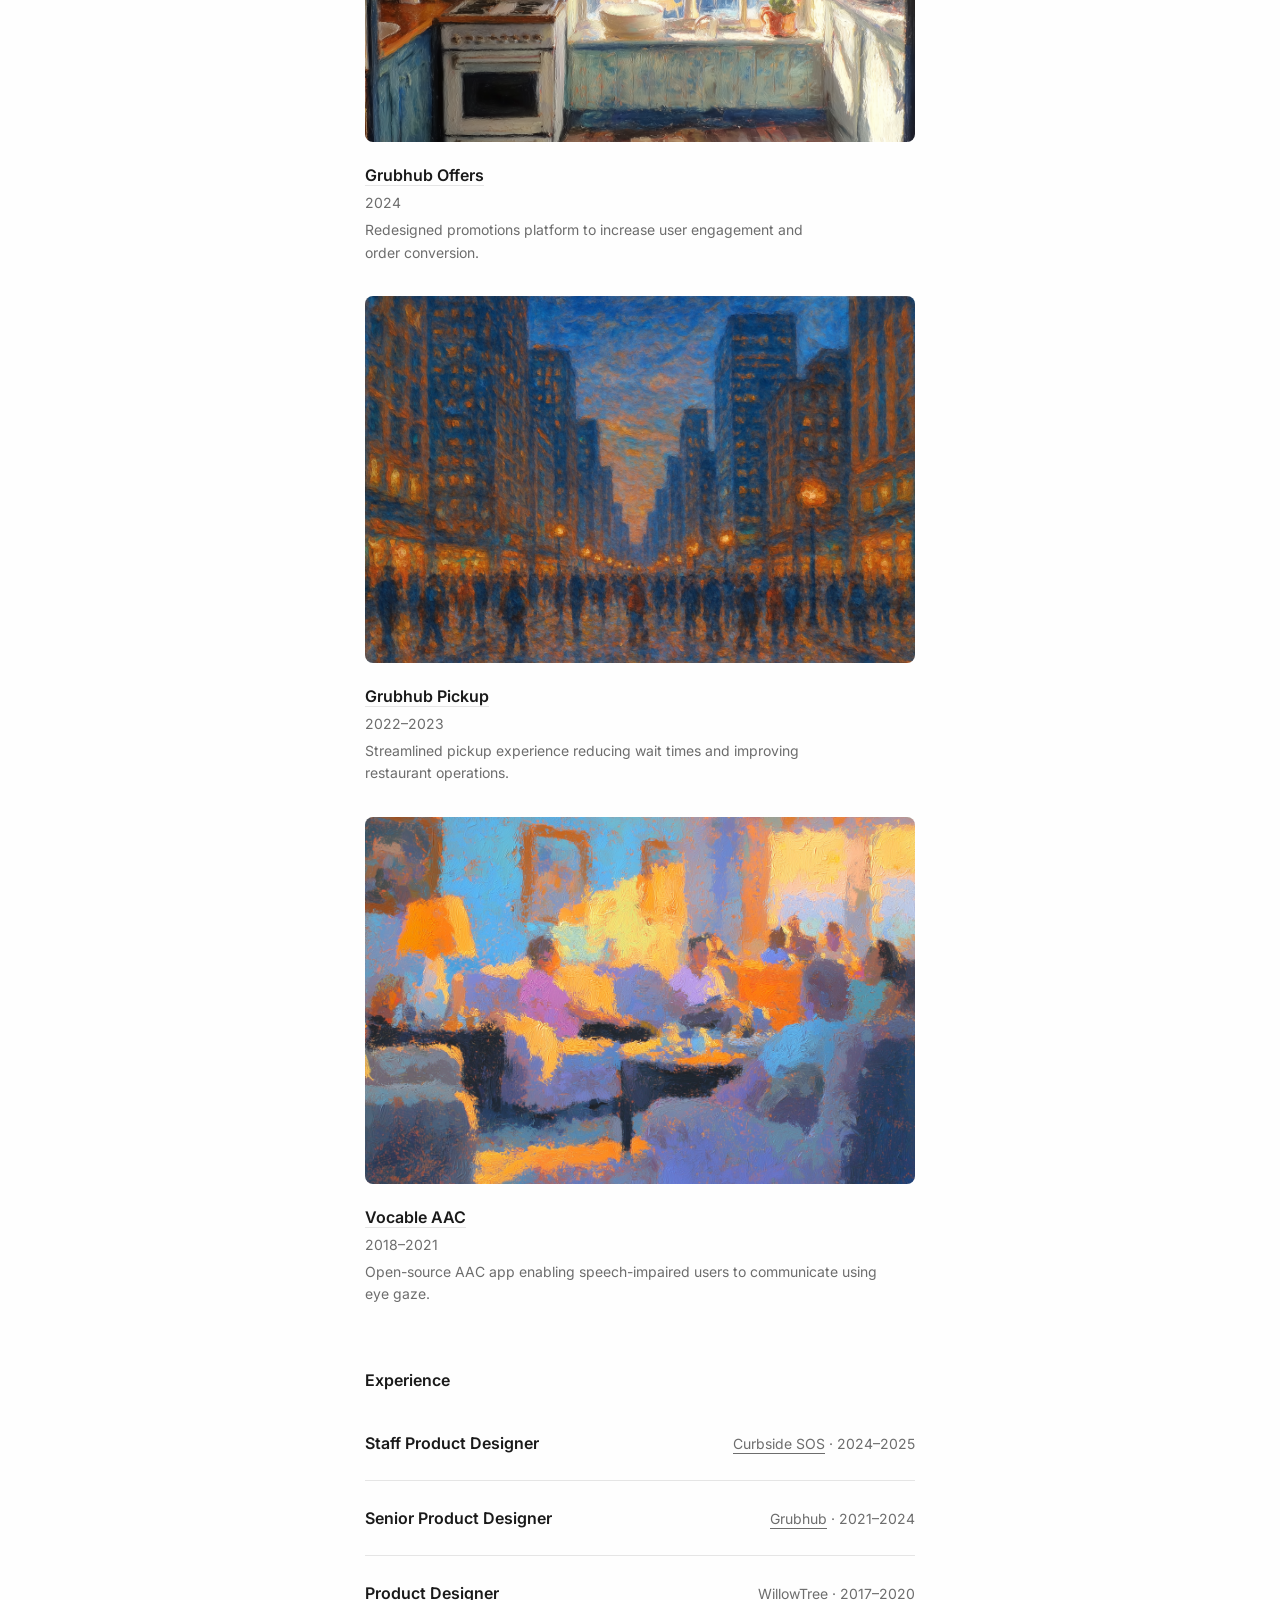
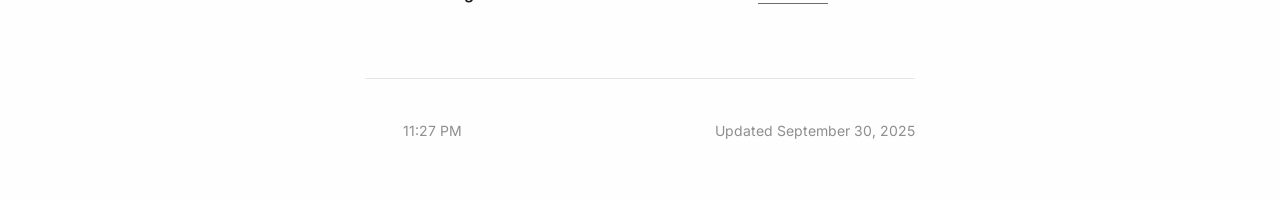
==== commit 33b107d0: "Update font link in index.html and replace images in assets - Modified the Google Fonts link to incl" ====
--- a/index.html
+++ b/index.html
@@ -19,7 +19,7 @@
     <link rel="preconnect" href="https://fonts.googleapis.com" />
     <link rel="preconnect" href="https://fonts.gstatic.com" crossorigin />
     <link
-      href="https://fonts.googleapis.com/css2?family=Inter:wght@500&family=Newsreader:ital,wght@0,400;1,600&display=swap"
+      href="https://fonts.googleapis.com/css2?family=Inter:wght@500;600&display=swap"
       rel="stylesheet"
     />
     <link
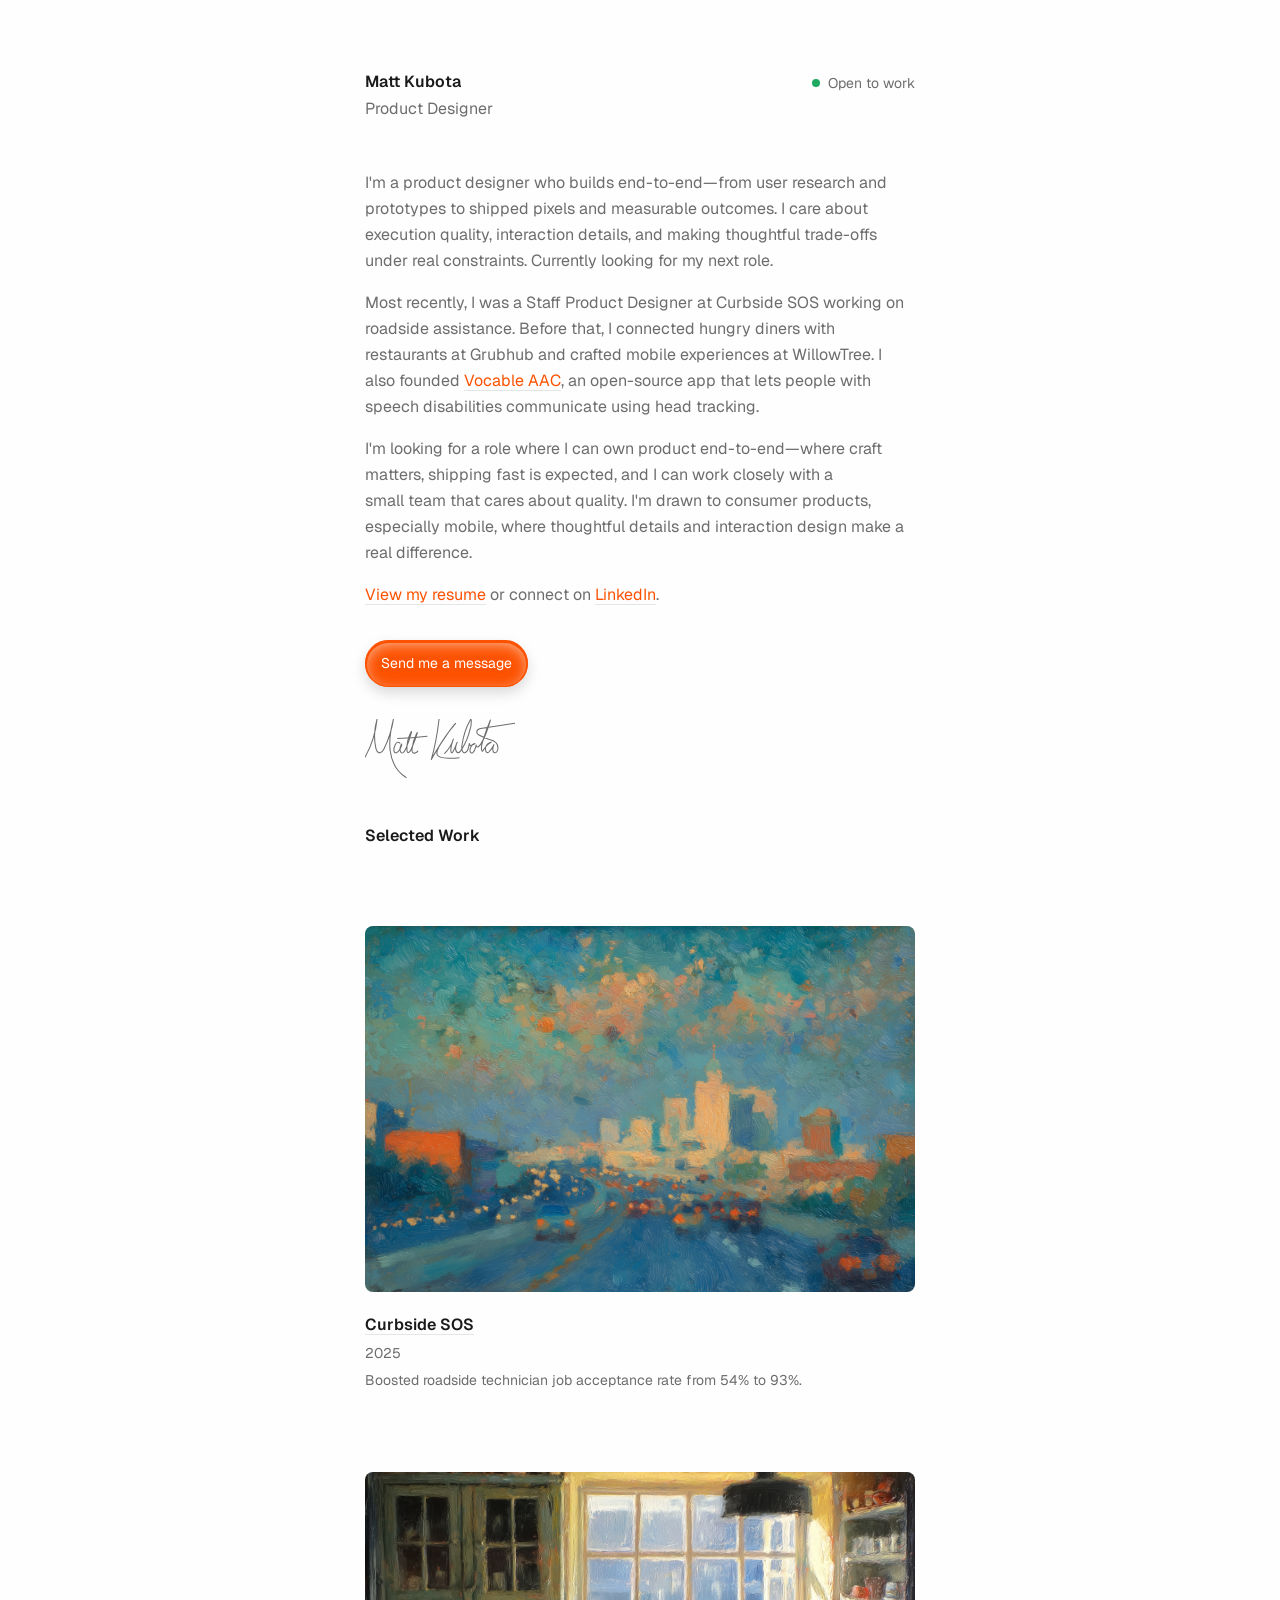
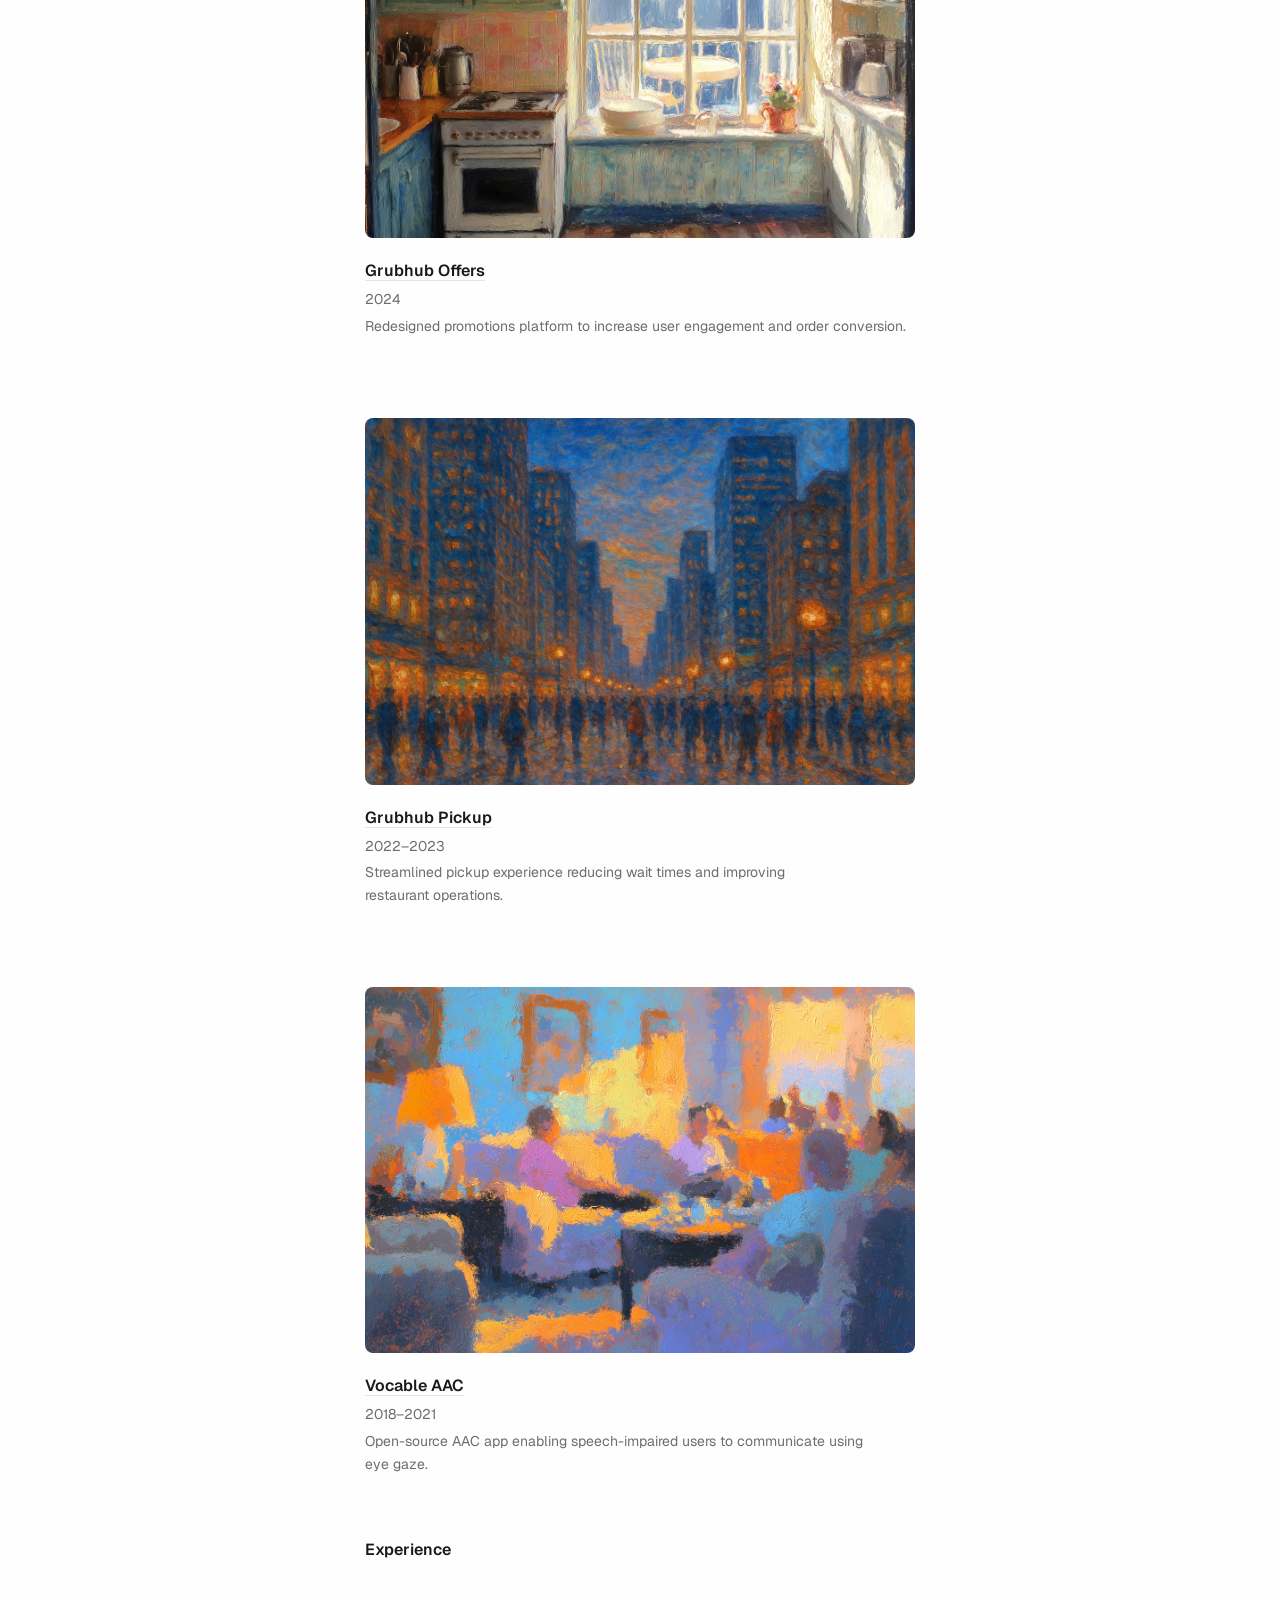
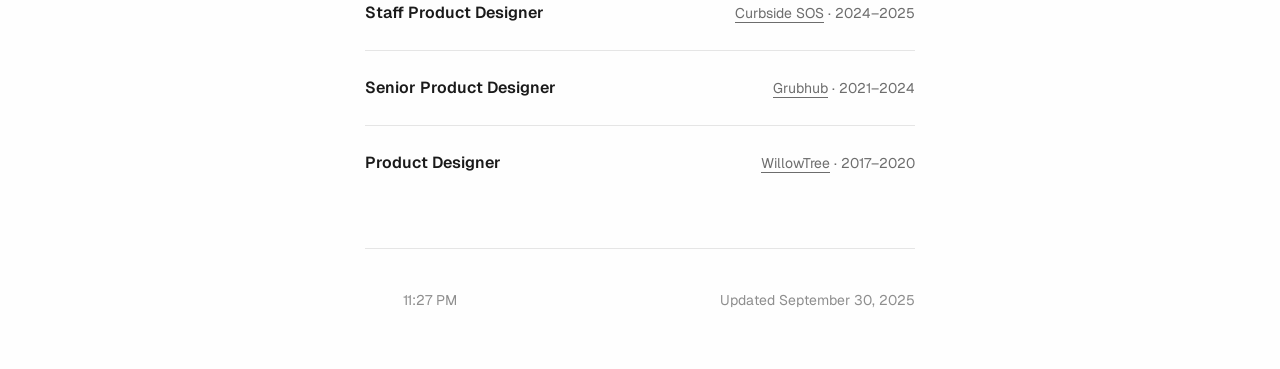
==== commit 3268dd13: "Update font styles and enhance project details in HTML and CSS - Changed font from Inter to Geist in" ====
--- a/index.html
+++ b/index.html
@@ -19,7 +19,7 @@
     <link rel="preconnect" href="https://fonts.googleapis.com" />
     <link rel="preconnect" href="https://fonts.gstatic.com" crossorigin />
     <link
-      href="https://fonts.googleapis.com/css2?family=Inter:wght@500;600&display=swap"
+      href="https://fonts.googleapis.com/css2?family=Geist:wght@400;600&display=swap"
       rel="stylesheet"
     />
     <link
@@ -140,8 +140,8 @@
             <span class="row-title">Curbside SOS</span>
             <span class="row-meta">2025</span>
             <span class="project-description"
-              >Emergency roadside assistance app connecting drivers with nearby
-              help.</span
+              >Boosted roadside technician job acceptance rate from 54% to
+              93%.</span
             >
           </a>
           <a href="projects/grubhub-offers.html" class="project-row">
@@ -463,13 +463,13 @@
                 mouseX,
                 mouseY,
                 rowRect,
-                4
+                8
               );
               const bgOffset = calculateParallaxOffset(
                 mouseX,
                 mouseY,
                 rowRect,
-                12
+                16
               );
 
               // Apply content transform
--- a/main.css
+++ b/main.css
@@ -36,12 +36,12 @@
   --line-height-relaxed: 1.625;
 
   /* Font Families */
-  --font-sans: Inter, -apple-system, BlinkMacSystemFont, "Segoe UI", Roboto,
+  --font-sans: Geist, -apple-system, BlinkMacSystemFont, "Segoe UI", Roboto,
     "Helvetica Neue", Arial, sans-serif;
   --font-serif: Newsreader, "Times New Roman", serif;
 
   /* Font Weights */
-  --font-weight-normal: 500;
+  --font-weight-normal: 400;
   --font-weight-bold: 600;
 
   /* Spacing Scale */
@@ -61,11 +61,7 @@
   --color-bg: #fefefe;
   --color-accent: #fc5200;
   --color-success: #1dab62;
-  --color-success-transparent: color-mix(
-    in srgb,
-    var(--color-success) 0%,
-    transparent
-  );
+  --color-error: #ff6b6b;
   --color-spotify: #1db954;
   --color-border: #e5e5e5;
   --color-hover-bg: #f5f5f5;
@@ -83,7 +79,7 @@
   --radius-full: 9999px;
 
   /* Layout */
-  --content-max-width: 55ch;
+  --content-max-width: 50ch;
   --content-padding: var(--space-xl);
 
   /* Underline Tokens */
@@ -321,11 +317,12 @@
   }
   70% {
     transform: scale(1);
-    box-shadow: 0 0 0 6px var(--color-success-transparent);
+    box-shadow: 0 0 0 6px
+      color-mix(in srgb, var(--color-success) 0%, transparent);
   }
   100% {
     transform: scale(0.9);
-    box-shadow: 0 0 0 0 var(--color-success-transparent);
+    box-shadow: 0 0 0 0 color-mix(in srgb, var(--color-success) 0%, transparent);
   }
 }
 
@@ -459,6 +456,19 @@
   object-fit: cover;
 }
 
+/* Project detail page media */
+.project-media {
+  margin: var(--space-3xl) 0;
+}
+
+.media-caption {
+  font-size: var(--font-size-sm);
+  color: var(--color-text-muted);
+  font-style: italic;
+  margin-top: var(--space-sm);
+  text-align: center;
+}
+
 /* Experience section - horizontal layout */
 .experience .project-row {
   flex-direction: row;
@@ -521,6 +531,10 @@
   margin-bottom: var(--space-2xl);
 }
 
+.project-meta-muted {
+  color: var(--color-text-muted);
+}
+
 .project-role {
   color: var(--color-text-muted);
 }
@@ -529,11 +543,6 @@
   content: "·";
   color: var(--color-text-muted);
   margin: 0 0.5em;
-}
-
-.project-content {
-  display: grid;
-  gap: var(--space-4xl);
 }
 
 .project-text h2 {
@@ -553,6 +562,48 @@
 .project-text li {
   color: var(--color-text-muted);
   margin-bottom: var(--space-sm);
+}
+
+.project-text .quote {
+  font-style: italic;
+}
+
+.highlight {
+  font-weight: var(--font-weight-normal);
+  background: linear-gradient(
+    to right,
+    transparent 0%,
+    #c4e6d0 0%
+  ); /* 30% opacity of color-success */
+  background-size: 0% 100%;
+  background-repeat: no-repeat;
+  padding: 0.2em 0.2em;
+  margin: -0.2em -0.2em;
+  transition: background-size var(--transition-base)
+    cubic-bezier(0.2, 0.55, 0.7, 1) 0.3s;
+}
+
+.highlight.in-view {
+  background-size: 100% 100%;
+}
+
+.highlight-negative {
+  font-weight: var(--font-weight-normal);
+  background: linear-gradient(
+    to right,
+    transparent 0%,
+    #ffd4d4 0%
+  ); /* 30% opacity of color-error */
+  background-size: 0% 100%;
+  background-repeat: no-repeat;
+  padding: 0.2em 0.2em;
+  margin: -0.2em -0.2em;
+  transition: background-size var(--transition-base)
+    cubic-bezier(0.2, 0.55, 0.7, 1) 0.3s;
+}
+
+.highlight-negative.in-view {
+  background-size: 100% 100%;
 }
 
 .placeholder-image {
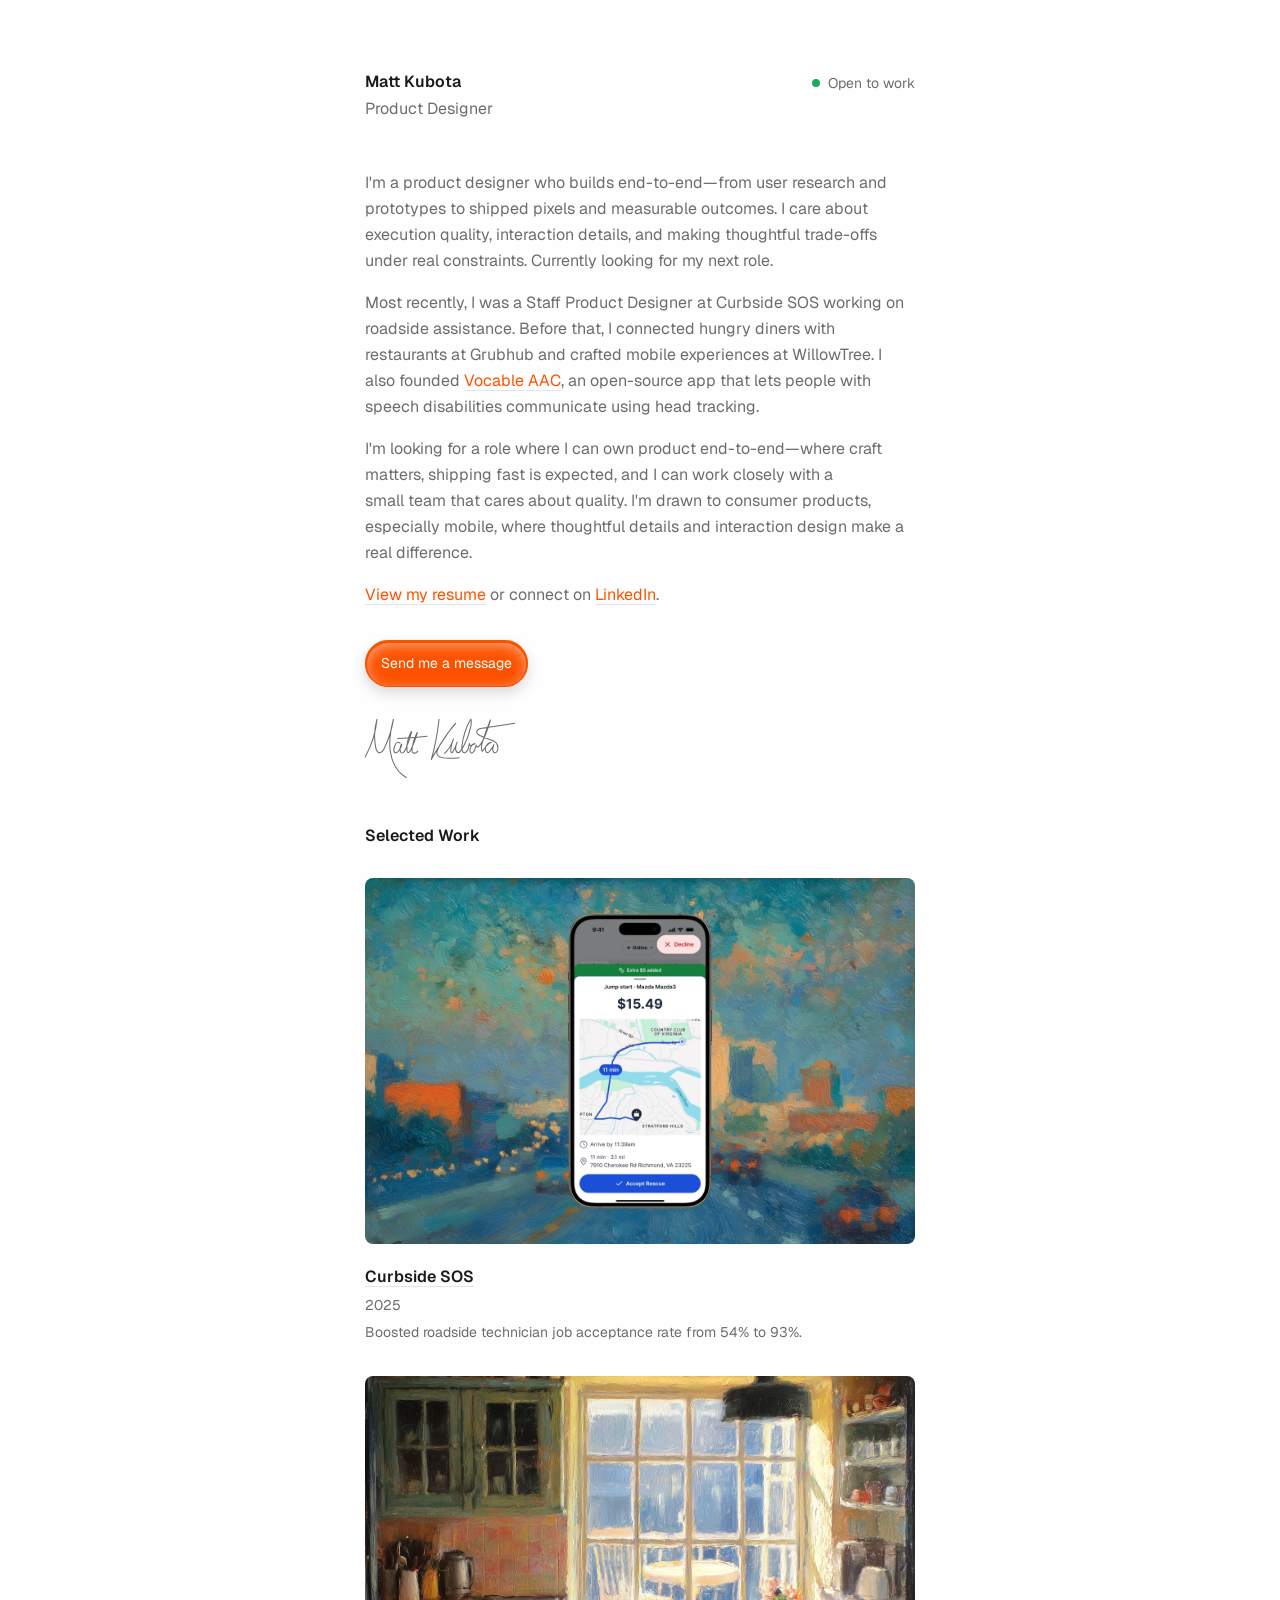
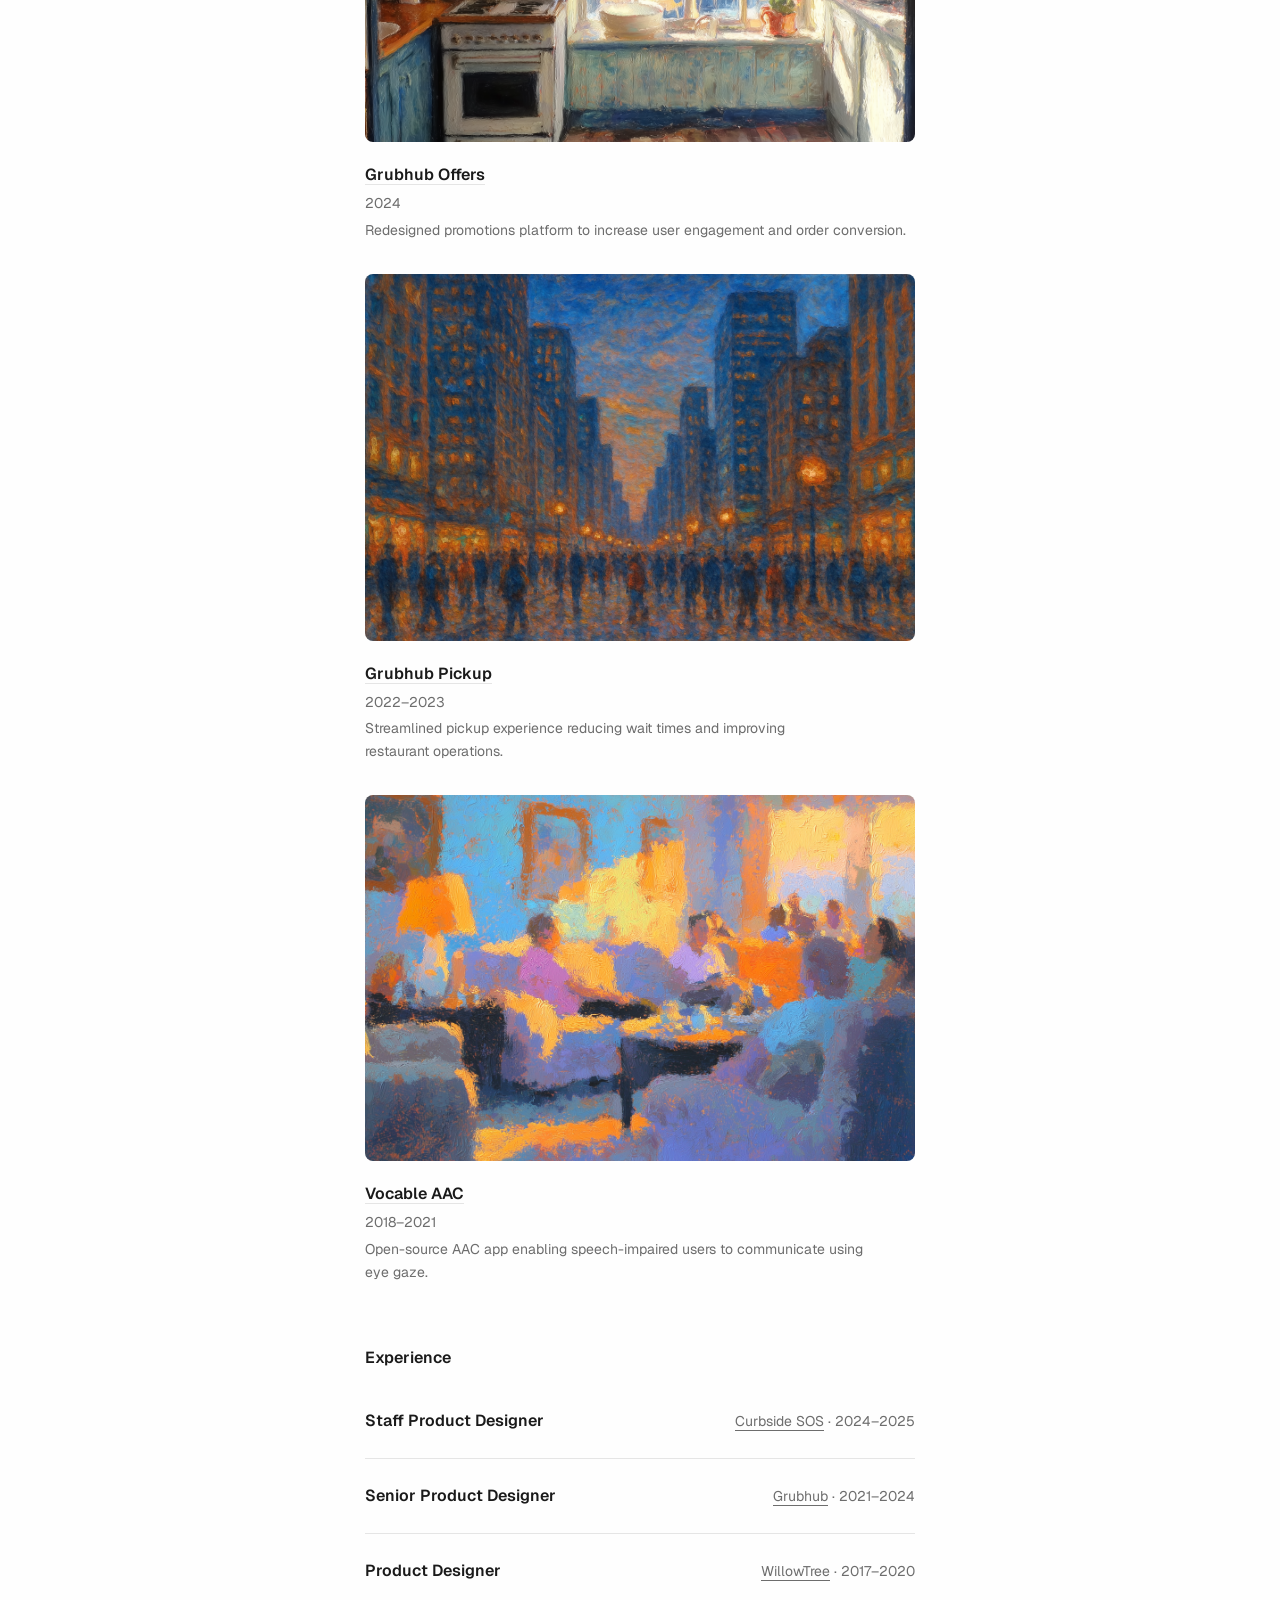
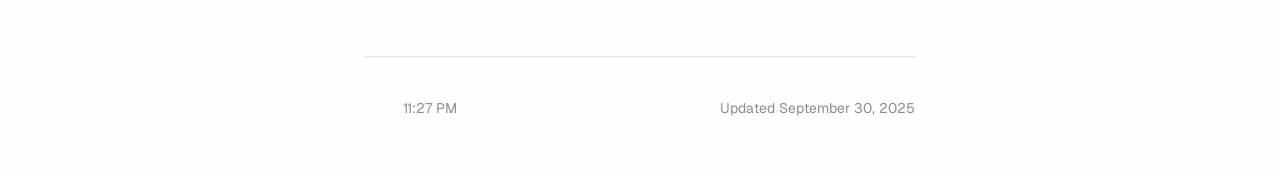
==== commit b7576e34: "Update project media and enhance animations across multiple HTML files - Replaced the font in 404.ht" ====
--- a/index.html
+++ b/index.html
@@ -79,7 +79,7 @@
         </p>
         <p>
           <a
-            href="assets/files/resume.pdf"
+            href="assets/files/matt-kubota_resume.pdf"
             target="_blank"
             rel="noopener noreferrer"
             >View my resume</a
@@ -132,8 +132,10 @@
           <a href="projects/curbside-sos.html" class="project-row">
             <div class="project-media">
               <img
-                src="assets/curbside-sos.png"
+                src="assets/curbside-sos.webp"
                 alt="Curbside SOS project preview"
+                width="600"
+                height="400"
                 loading="lazy"
               />
             </div>
@@ -149,6 +151,8 @@
               <img
                 src="assets/grubhub-offers.png"
                 alt="Grubhub Offers project preview"
+                width="600"
+                height="400"
                 loading="lazy"
               />
             </div>
@@ -164,6 +168,8 @@
               <img
                 src="assets/grubhub-pickup.png"
                 alt="Grubhub Pickup project preview"
+                width="600"
+                height="400"
                 loading="lazy"
               />
             </div>
@@ -179,6 +185,8 @@
               <img
                 src="assets/vocable-aac.png"
                 alt="Vocable AAC project preview"
+                width="600"
+                height="400"
                 loading="lazy"
               />
             </div>
@@ -323,7 +331,7 @@
               }
             }
           } catch (error) {
-            console.log(`${apiPath} data unavailable`);
+            // Widget data unavailable, fail silently
           }
         }
 
@@ -406,7 +414,6 @@
               updateWidget(null);
             }
           } catch (error) {
-            console.log("Spotify data unavailable");
             updateWidget(null);
           }
 
--- a/main.css
+++ b/main.css
@@ -457,7 +457,7 @@
 }
 
 /* Project detail page media */
-.project-media {
+.project-content .project-media {
   margin: var(--space-3xl) 0;
 }
 
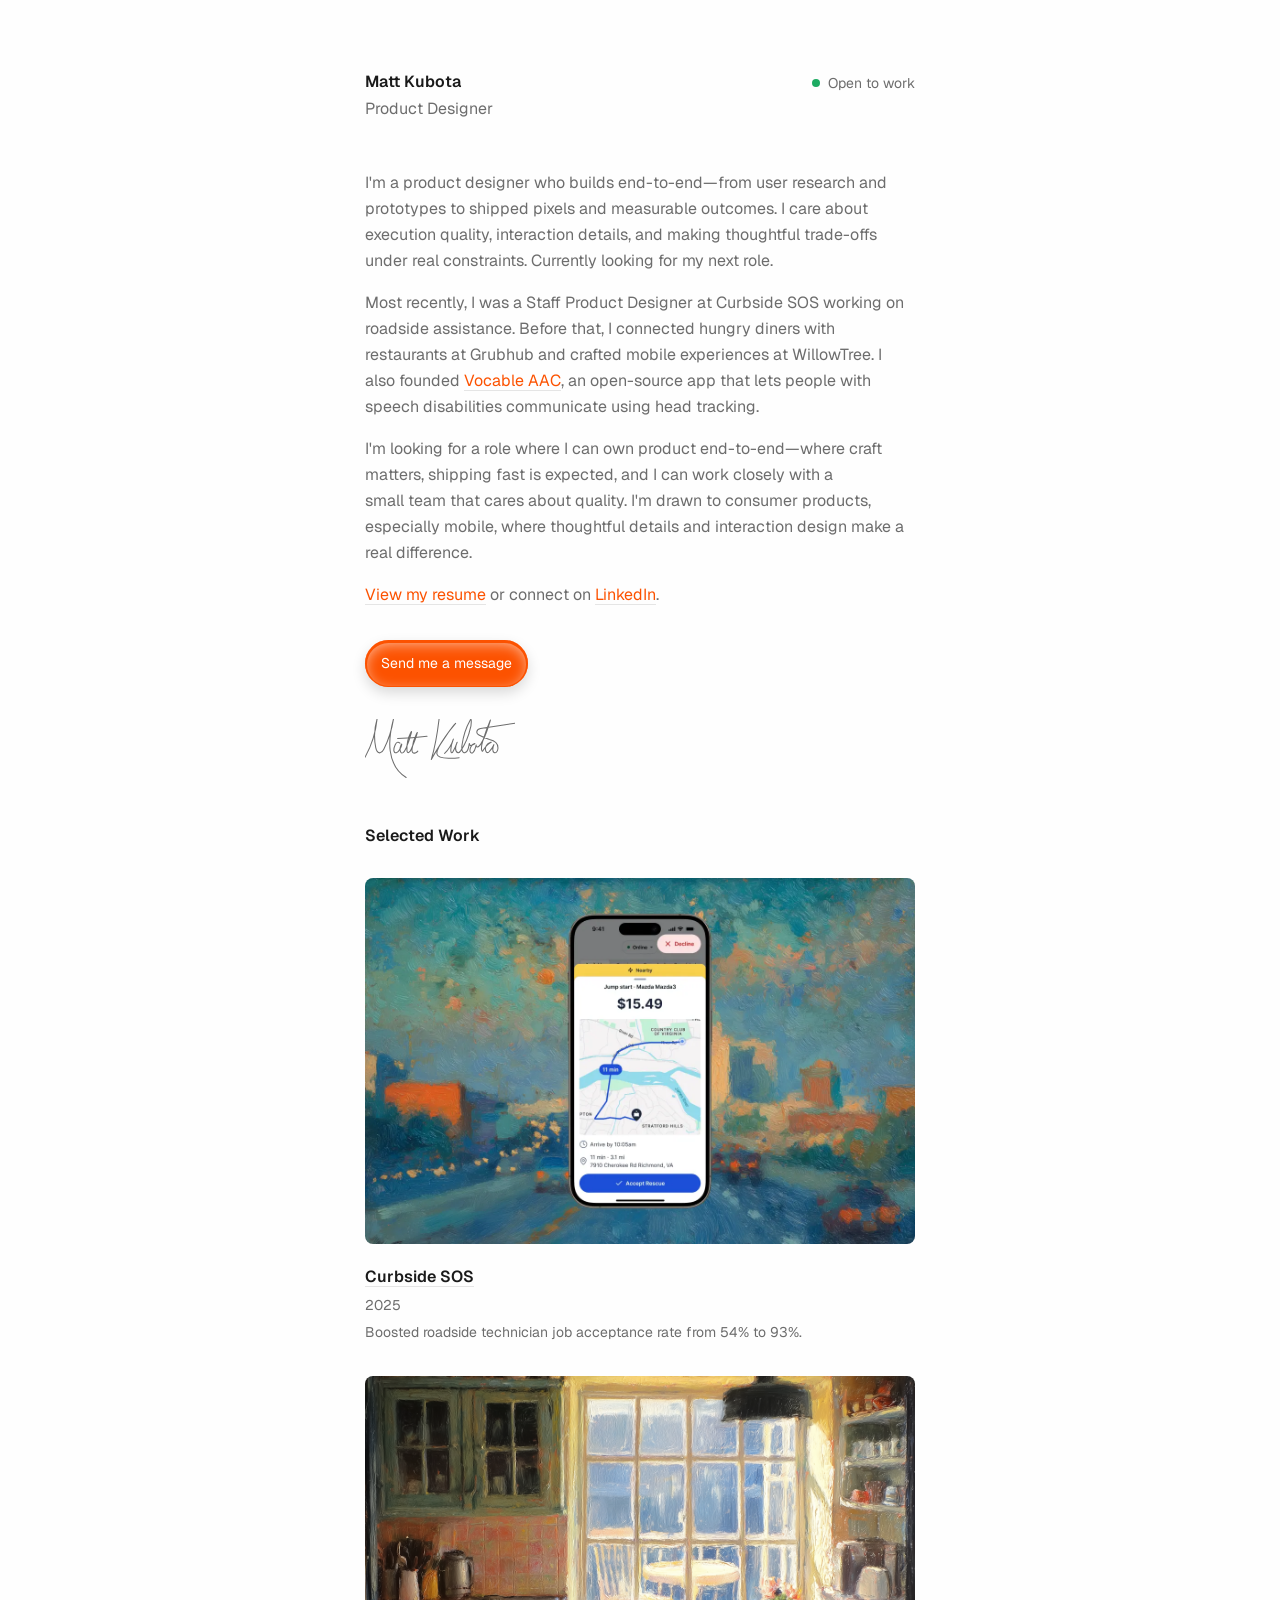
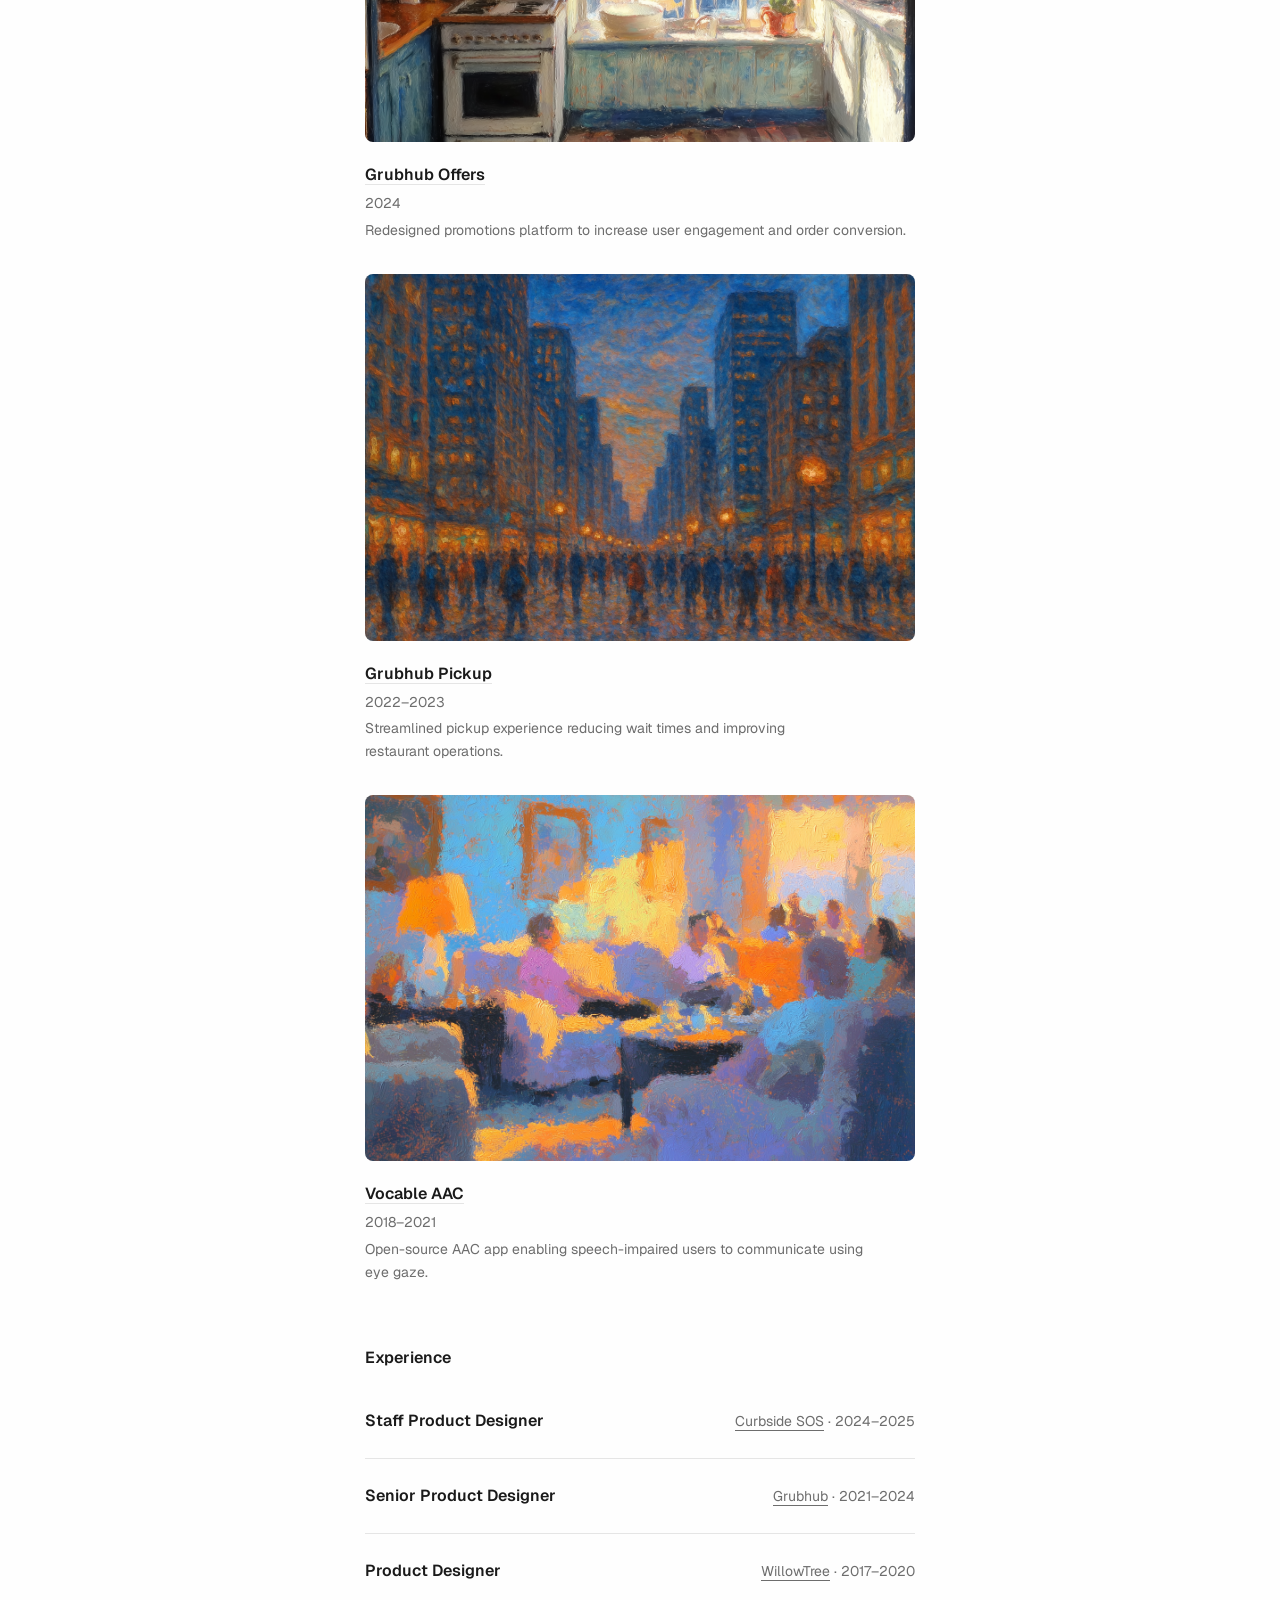
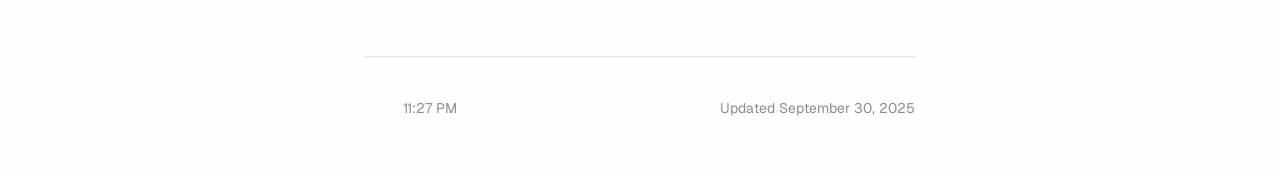
==== commit b974bf8c: "Update image paths in index.html for project thumbnails and enhance figcaption in curbside-sos.html " ====
--- a/index.html
+++ b/index.html
@@ -132,7 +132,7 @@
           <a href="projects/curbside-sos.html" class="project-row">
             <div class="project-media">
               <img
-                src="assets/curbside-sos.webp"
+                src="assets/project-thumbnails/curbside-sos.webp"
                 alt="Curbside SOS project preview"
                 width="600"
                 height="400"
@@ -149,7 +149,7 @@
           <a href="projects/grubhub-offers.html" class="project-row">
             <div class="project-media">
               <img
-                src="assets/grubhub-offers.png"
+                src="assets/project-thumbnails/grubhub-offers.png"
                 alt="Grubhub Offers project preview"
                 width="600"
                 height="400"
@@ -166,7 +166,7 @@
           <a href="projects/grubhub-pickup.html" class="project-row">
             <div class="project-media">
               <img
-                src="assets/grubhub-pickup.png"
+                src="assets/project-thumbnails/grubhub-pickup.png"
                 alt="Grubhub Pickup project preview"
                 width="600"
                 height="400"
@@ -183,7 +183,7 @@
           <a href="projects/vocable-aac.html" class="project-row">
             <div class="project-media">
               <img
-                src="assets/vocable-aac.png"
+                src="assets/project-thumbnails/vocable-aac.png"
                 alt="Vocable AAC project preview"
                 width="600"
                 height="400"
--- a/main.css
+++ b/main.css
@@ -30,6 +30,7 @@
   /* Typography Scale */
   --font-size-sm: 0.875rem; /* 14px */
   --font-size-base: 1rem; /* 16px */
+  --font-size-lg: 1.125rem; /* 18px */
 
   /* Line Heights */
   --line-height-tight: 1.25;
@@ -162,7 +163,7 @@
 
 .button:hover,
 .button:focus-visible {
-  box-shadow: 0 6px 14px 0 rgba(0, 0, 0, 0.15),
+  box-shadow: 0 8px 18px 0 rgba(0, 0, 0, 0.15),
     inset 0 1px 0 2px var(--color-accent),
     inset 0 4px 14px 0 rgba(255, 255, 255, 1);
   transform: scale(1.02);
@@ -459,6 +460,139 @@
 /* Project detail page media */
 .project-content .project-media {
   margin: var(--space-3xl) 0;
+  /* Allow video to overflow when scaled */
+  overflow: visible;
+  display: flex;
+  flex-direction: column;
+}
+
+.project-content .project-media figcaption {
+  margin-top: var(--space-md);
+  font-size: var(--font-size-sm);
+  font-style: italic;
+  color: var(--color-text-muted);
+  text-align: center;
+  transition: transform var(--transition-fast) cubic-bezier(0.2, 0.55, 0.7, 1);
+}
+
+.project-content .project-media video {
+  width: 100%;
+  height: auto;
+}
+
+/* Media container with controls (for both images and videos) */
+.media-container {
+  position: relative;
+  display: flex;
+  flex-direction: column;
+  justify-content: center;
+  /* Allow media to overflow horizontally when scaled */
+  overflow: visible;
+  transition: padding-bottom var(--transition-fast)
+    cubic-bezier(0.2, 0.55, 0.7, 1);
+}
+
+.media-container.expanded {
+  /* Add space below for the extra 50% height from scaling */
+  /* Using aspect ratio 3:2, height = width × 2/3 */
+  /* Extra space needed = width × 2/3 × 0.5 (half the original height) */
+  padding-bottom: calc(100% * 2 / 3 * 0.5);
+}
+
+.media-container video,
+.media-container img {
+  display: block;
+  /* Maintain consistent aspect ratio */
+  aspect-ratio: 3 / 2;
+  width: 100%;
+  height: auto;
+  background-color: #f6f6f6;
+  border: 1px solid var(--color-border);
+  border-radius: var(--radius-sm);
+  /* GPU-accelerated properties only */
+  transition: transform var(--transition-fast) cubic-bezier(0.2, 0.55, 0.7, 1);
+  transform-origin: top center;
+  /* Trigger GPU layer */
+  transform: translate3d(0, 0, 0);
+}
+
+.media-container.expanded video,
+.media-container.expanded img {
+  /* Visual scaling via GPU transform */
+  transform: translate3d(0, 0, 0) scale(1.5);
+}
+
+.media-container.expanded figcaption {
+  /* Move caption down to stay below the visually scaled media */
+  /* Media height = width × 2/3, scaled 1.5x means extra 0.5 × height */
+  transform: translateY(calc(100vw * 2 / 3 * 0.5));
+}
+
+/* Adjust for content max width */
+@media (min-width: 60ch) {
+  .media-container.expanded figcaption {
+    transform: translateY(calc(60ch * 2 / 3 * 0.5));
+  }
+}
+
+/* Video controls */
+.video-control {
+  position: absolute;
+  top: var(--space-sm);
+  background: transparent;
+  color: var(--color-text-muted);
+  border: none;
+  border-radius: var(--radius-xs);
+  padding: 4px 6px;
+  font-size: 12px;
+  font-weight: var(--font-weight-normal);
+  font-family: var(--font-sans);
+  cursor: pointer;
+  z-index: 10;
+  transition: background var(--transition-fast) ease,
+    left var(--transition-fast) ease, right var(--transition-fast) ease,
+    top var(--transition-fast) ease;
+  display: flex;
+  align-items: center;
+  justify-content: center;
+}
+
+.video-control:hover {
+  background: rgba(0, 0, 0, 0.1);
+}
+
+.video-control:focus-visible {
+  outline: 2px solid var(--color-accent);
+  outline-offset: 2px;
+  background: rgba(0, 0, 0, 0.1);
+}
+
+.video-expand {
+  left: var(--space-sm);
+  width: 24px;
+  height: 24px;
+  padding: 4px;
+}
+
+.media-container.expanded .video-expand {
+  left: calc(50% - 50% * 1.5 + var(--space-sm));
+  top: var(--space-sm);
+}
+
+.video-expand svg {
+  width: 12px;
+  height: 12px;
+}
+
+.video-speed {
+  right: var(--space-sm);
+  min-width: 36px;
+  height: 24px;
+}
+
+.media-container.expanded .video-speed {
+  right: calc(50% - 50% * 1.5 + var(--space-sm));
+  top: var(--space-sm);
 }
 
 .media-caption {
@@ -535,6 +669,11 @@
   color: var(--color-text-muted);
 }
 
+.project-summary {
+  font-size: var(--font-size-lg);
+  color: var(--color-text);
+}
+
 .project-role {
   color: var(--color-text-muted);
 }
@@ -554,6 +693,12 @@
   margin-top: 0;
 }
 
+.project-text h3 {
+  margin-top: var(--space-xl);
+  margin-bottom: var(--space-lg);
+  font-size: var(--font-size-base);
+}
+
 .project-text ul {
   margin: var(--space-lg) 0;
   padding-left: var(--space-xl);
@@ -566,6 +711,10 @@
 
 .project-text .quote {
   font-style: italic;
+}
+
+.project-text p.quote {
+  text-indent: -0.45em;
 }
 
 .highlight {
@@ -577,8 +726,8 @@
   ); /* 30% opacity of color-success */
   background-size: 0% 100%;
   background-repeat: no-repeat;
-  padding: 0.2em 0.2em;
-  margin: -0.2em -0.2em;
+  padding: 0.2em 0;
+  margin: -0.2em 0;
   transition: background-size var(--transition-base)
     cubic-bezier(0.2, 0.55, 0.7, 1) 0.3s;
 }
@@ -607,14 +756,14 @@
 }
 
 .placeholder-image {
-  background-color: var(--color-border);
-  border: 2px dashed var(--color-text-muted);
+  background-color: #f6f6f6;
+  border: 1px solid var(--color-border);
   border-radius: var(--radius-sm);
   padding: var(--space-4xl);
   text-align: center;
   color: var(--color-text-muted);
   font-size: var(--font-size-sm);
-  aspect-ratio: 16 / 10;
+  aspect-ratio: 3 / 2;
   display: flex;
   align-items: center;
   justify-content: center;
@@ -644,6 +793,11 @@
 
   .experience .row-meta {
     text-align: left;
+  }
+
+  /* Hide expand button on smaller viewports */
+  .video-expand {
+    display: none;
   }
 }
 
@@ -758,36 +912,35 @@
   stroke-dasharray: 171.14;
   stroke-dashoffset: 171.14;
   animation-duration: 0.5s;
-  animation-delay: 1.5s;
+  animation-delay: 1s;
 }
 
 .signature-path:nth-child(4) {
   stroke-dasharray: 128.59;
   stroke-dashoffset: 128.59;
   animation-duration: 0.7s;
-  animation-delay: 2.2s;
-  animation-timing-function: ease-in;
+  animation-delay: 1.7s;
 }
 
 .signature-path:nth-child(3) {
   stroke-dasharray: 28.47;
   stroke-dashoffset: 28.47;
   animation-duration: 0.1s;
-  animation-delay: 3.3s;
+  animation-delay: 2.5s;
 }
 
 .signature-path:nth-child(2) {
   stroke-dasharray: 139.77;
   stroke-dashoffset: 139.77;
   animation-duration: 0.5s;
-  animation-delay: 3.6s;
+  animation-delay: 2.8s;
 }
 
 .signature-path:nth-child(1) {
   stroke-dasharray: 345.6;
   stroke-dashoffset: 345.6;
-  animation-duration: 1.8s;
-  animation-delay: 4.4s;
+  animation-duration: 1.5s;
+  animation-delay: 3.5s;
 }
 
 @keyframes draw-signature {
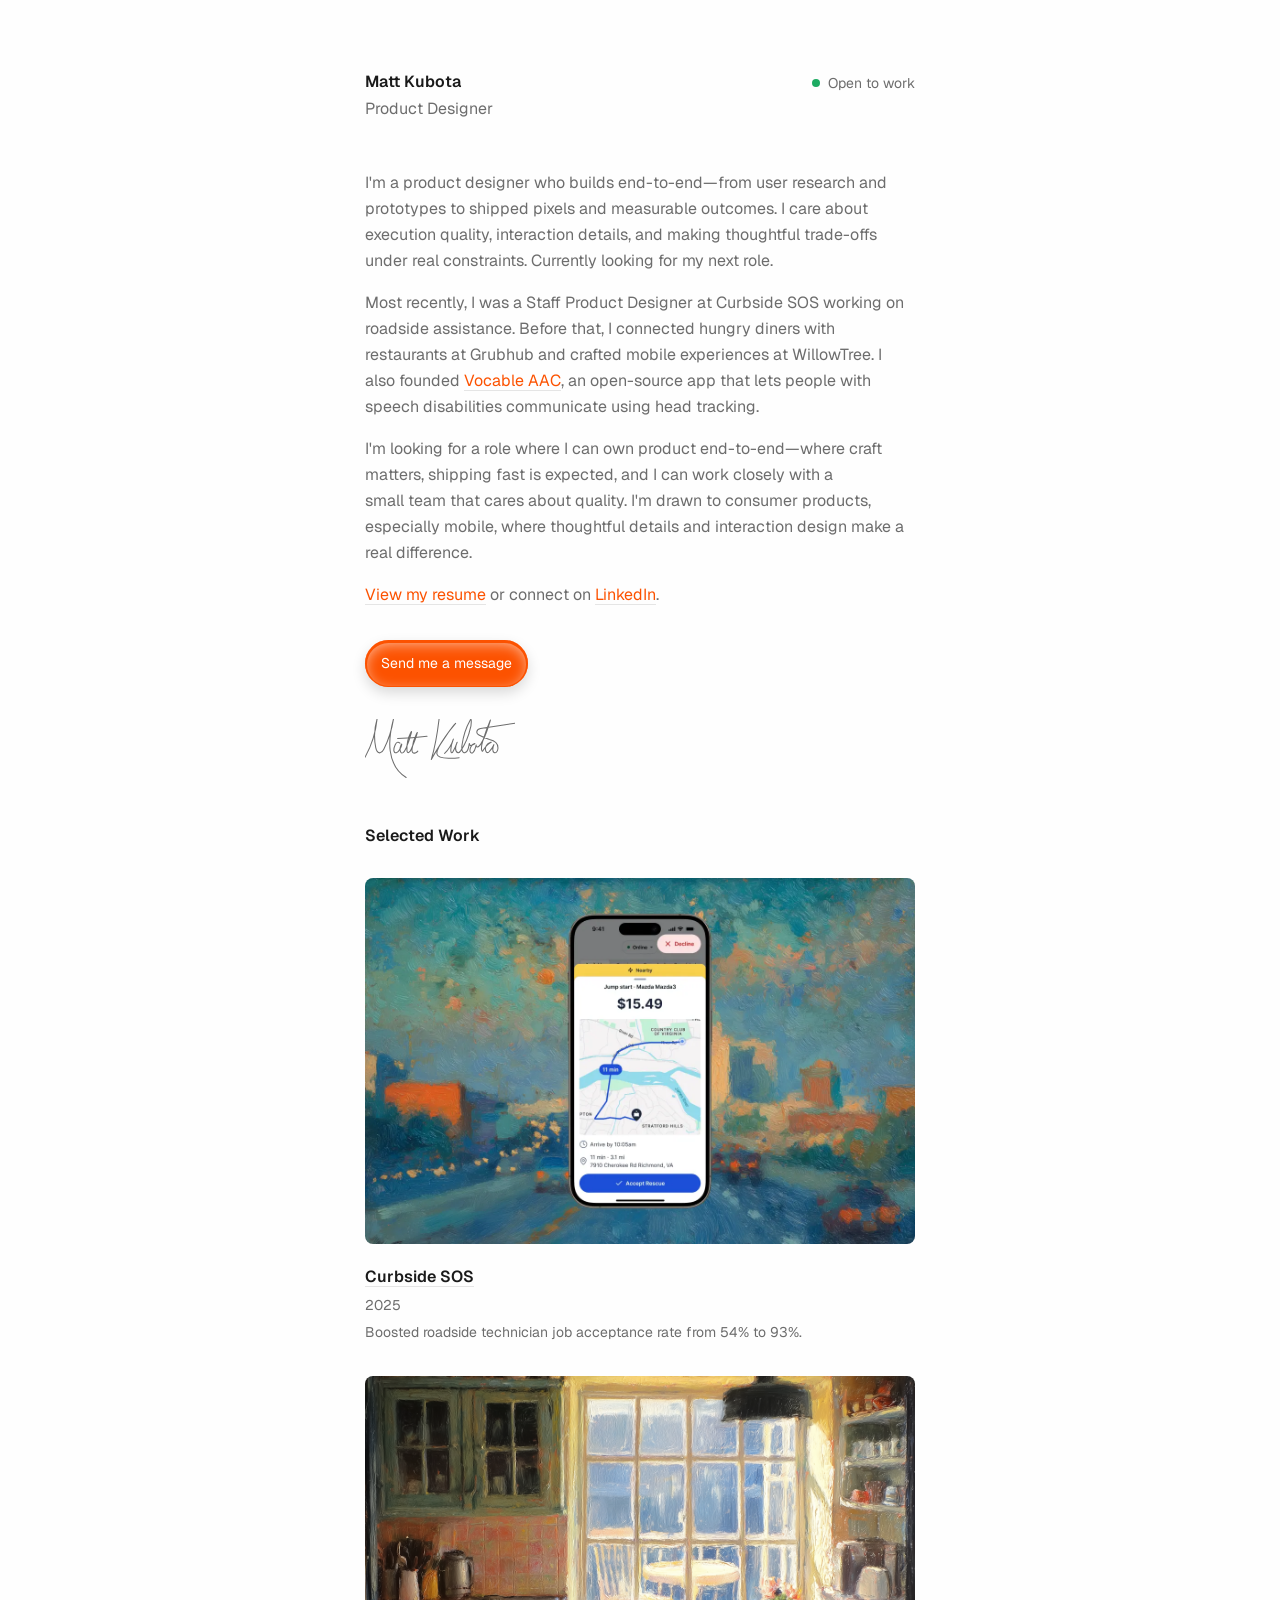
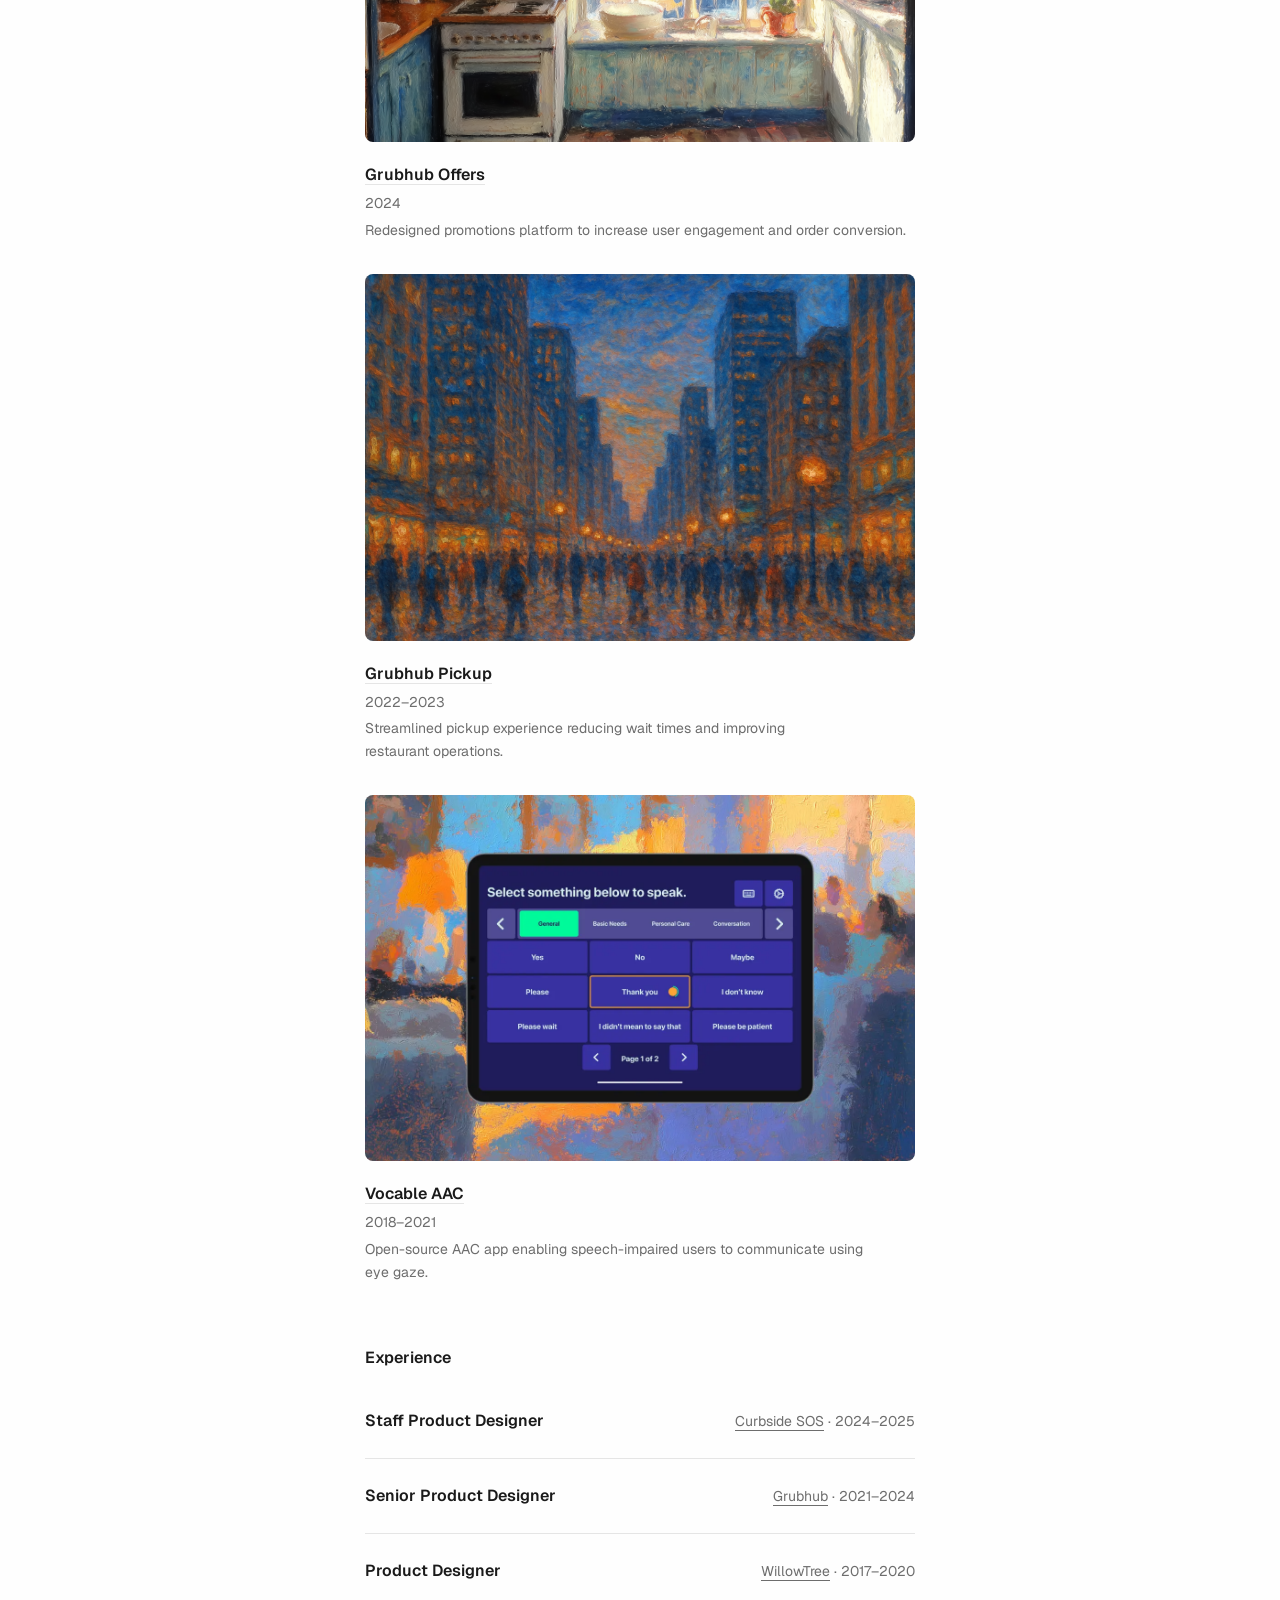
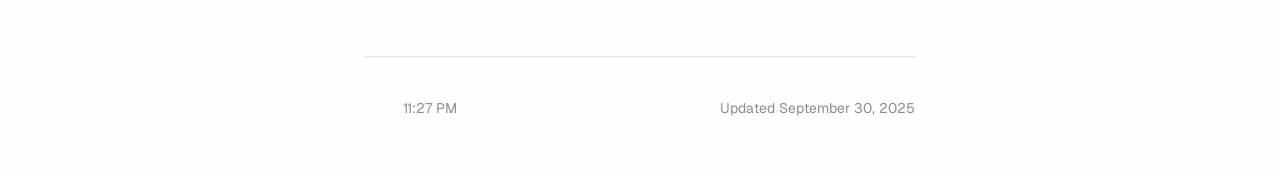
==== commit 5c3ad231: "updated thumbnails" ====
--- a/index.html
+++ b/index.html
@@ -180,10 +180,13 @@
               restaurant operations.</span
             >
           </a>
-          <a href="projects/vocable-aac.html" class="project-row">
+          <a
+            href="https://mattkubota.notion.site/Vocable-AAC-3dc6c774aebd4692b6838ddd8106c678"
+            class="project-row"
+          >
             <div class="project-media">
               <img
-                src="assets/project-thumbnails/vocable-aac.png"
+                src="assets/project-thumbnails/vocable-aac.webp"
                 alt="Vocable AAC project preview"
                 width="600"
                 height="400"
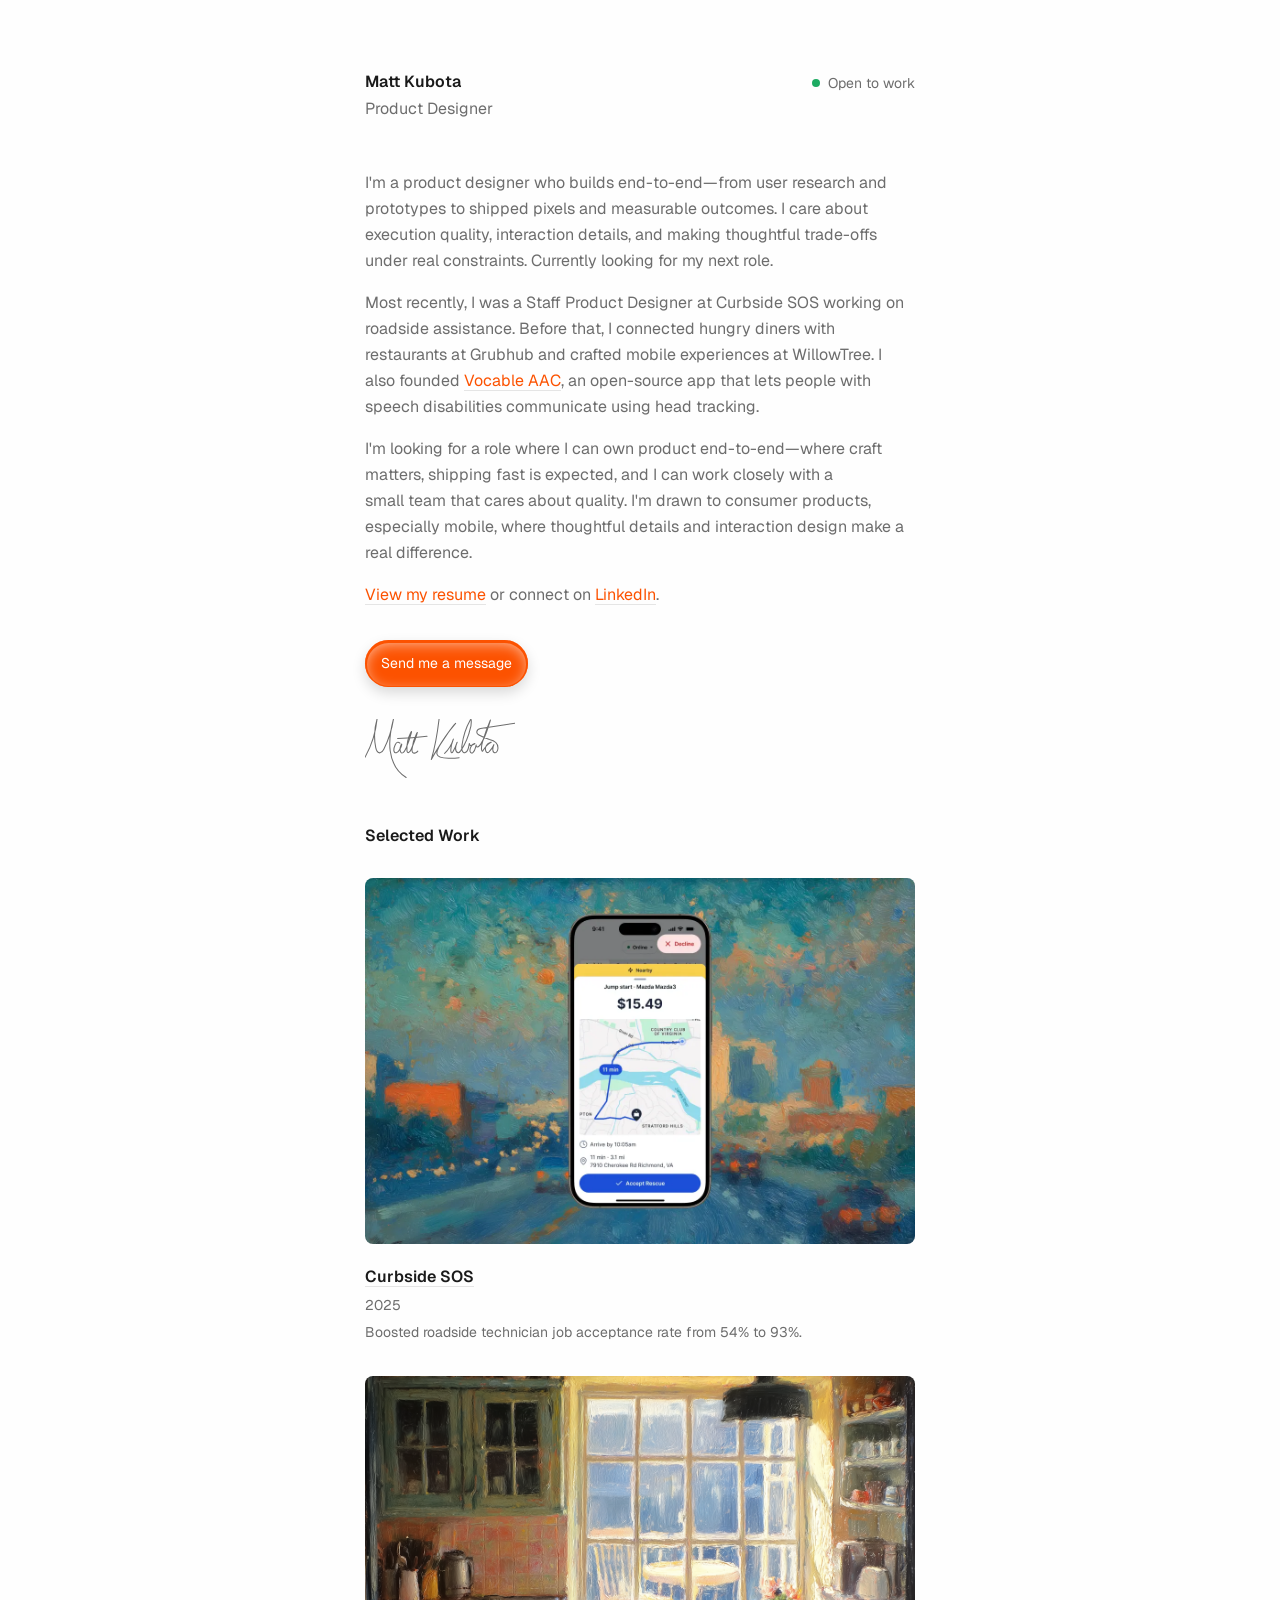
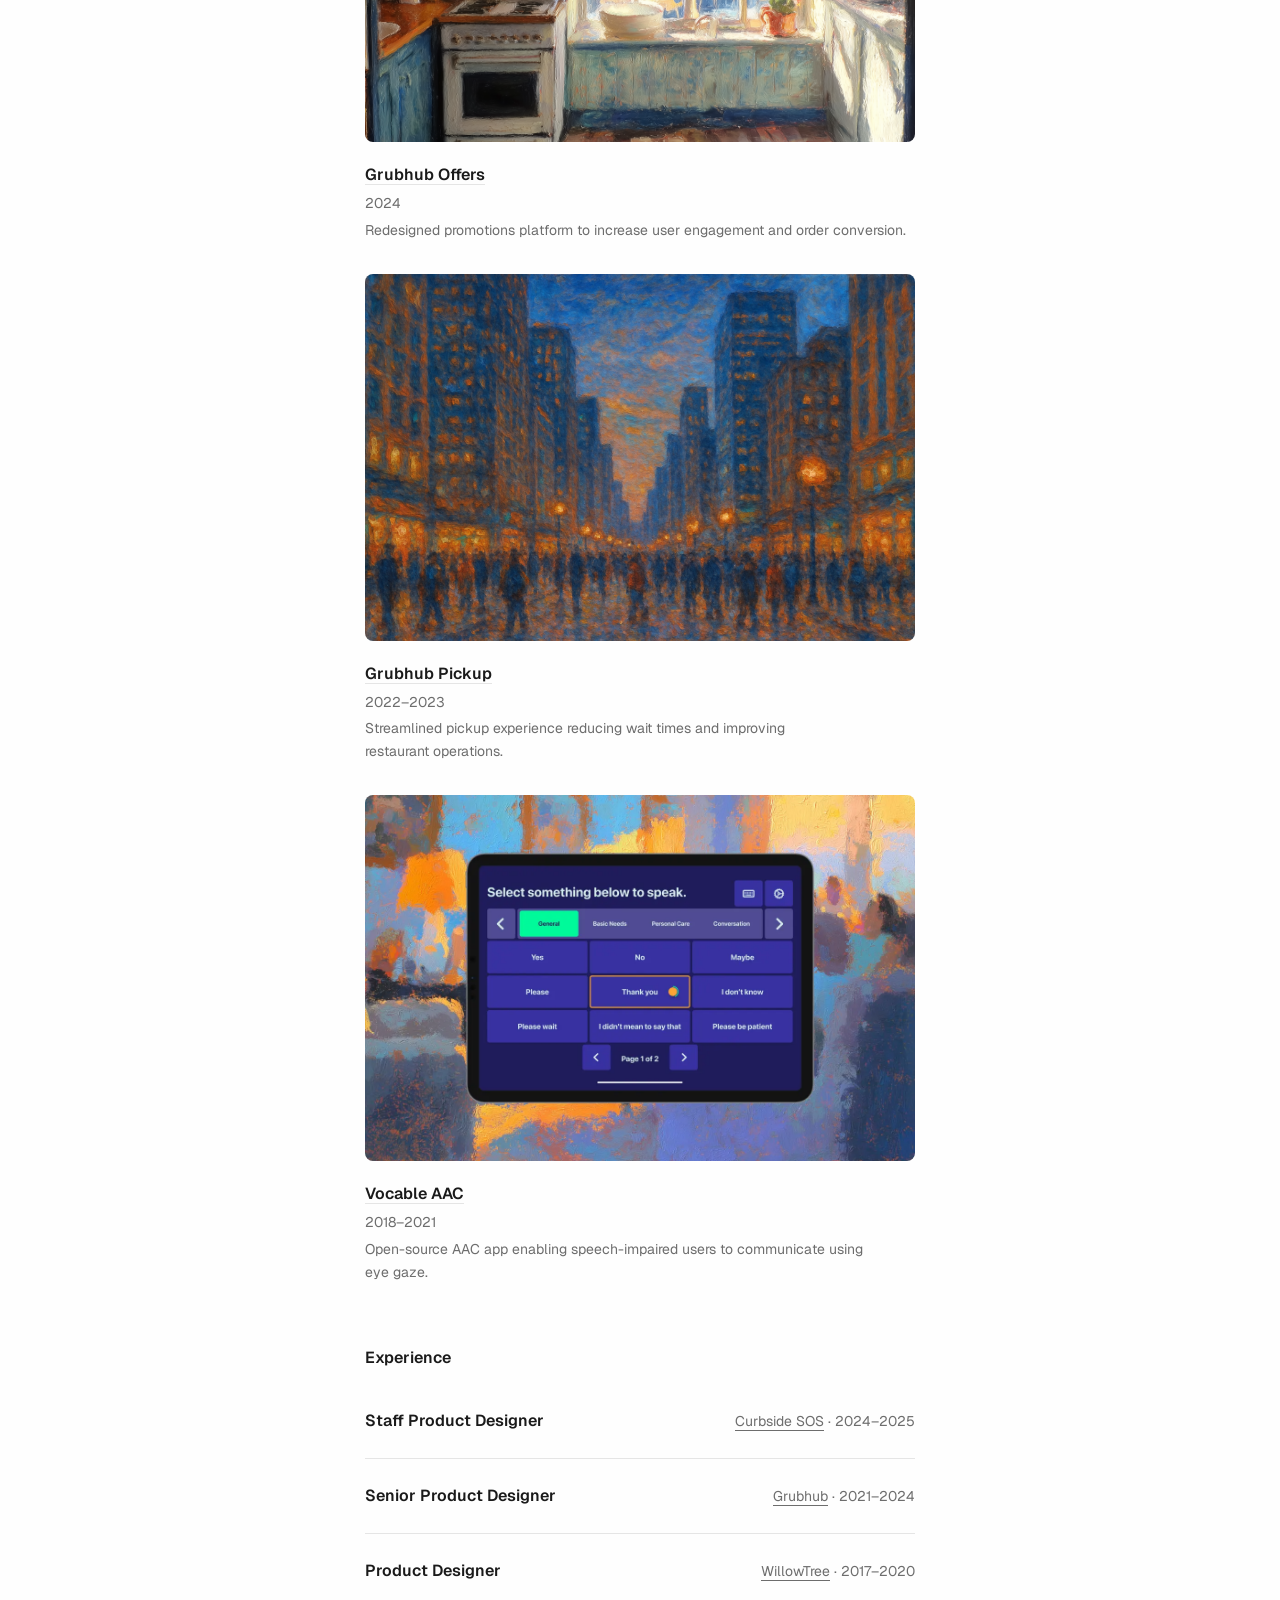
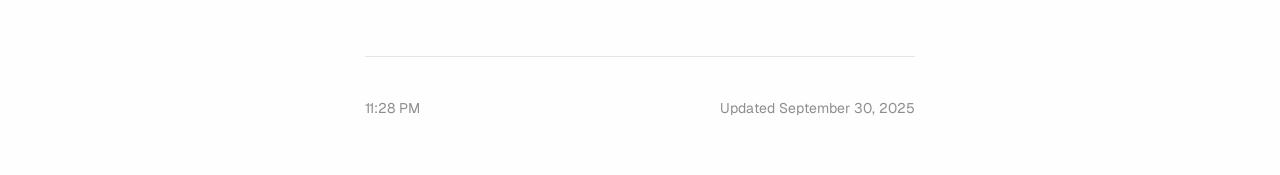
==== commit 8f6ac6b1: "Refactor weather widget functionality in index.html and update CSS styles - Removed the fading effec" ====
--- a/index.html
+++ b/index.html
@@ -324,14 +324,6 @@
             if (response.ok) {
               const data = await response.json();
               await onSuccess(data);
-
-              // Fade in the widget if selector provided
-              if (elementSelector) {
-                const element = document.querySelector(elementSelector);
-                if (element) {
-                  element.classList.add("loaded");
-                }
-              }
             }
           } catch (error) {
             // Widget data unavailable, fail silently
@@ -350,17 +342,31 @@
 
         // Weather widget
         async function loadWeather() {
+          const weatherIcon = document.querySelector(".weather-icon");
+          if (!weatherIcon) return;
+
+          // Clear any fallback content when JS is enabled
+          weatherIcon.textContent = "";
+          weatherIcon.removeAttribute("title");
+
+          let iconSet = false;
+
           await loadWidget(
             "/api/weather",
             (weather) => {
-              const weatherIcon = document.querySelector(".weather-icon");
               if (weatherIcon && weather.icon) {
                 weatherIcon.textContent = weather.icon;
                 weatherIcon.title = `${weather.description} in ${weather.city}`;
+                iconSet = true;
               }
             },
-            ".weather-icon"
+            null
           );
+
+          // If the API failed or returned no usable data, remove the icon entirely
+          if (!iconSet && weatherIcon) {
+            weatherIcon.remove();
+          }
         }
 
         // Local time widget
--- a/main.css
+++ b/main.css
@@ -293,12 +293,6 @@
 .weather-icon {
   font-size: 1.5rem;
   line-height: 1;
-  opacity: 0;
-  transition: opacity var(--transition-fast) ease;
-}
-
-.weather-icon.loaded {
-  opacity: 1;
 }
 
 .status::before {
